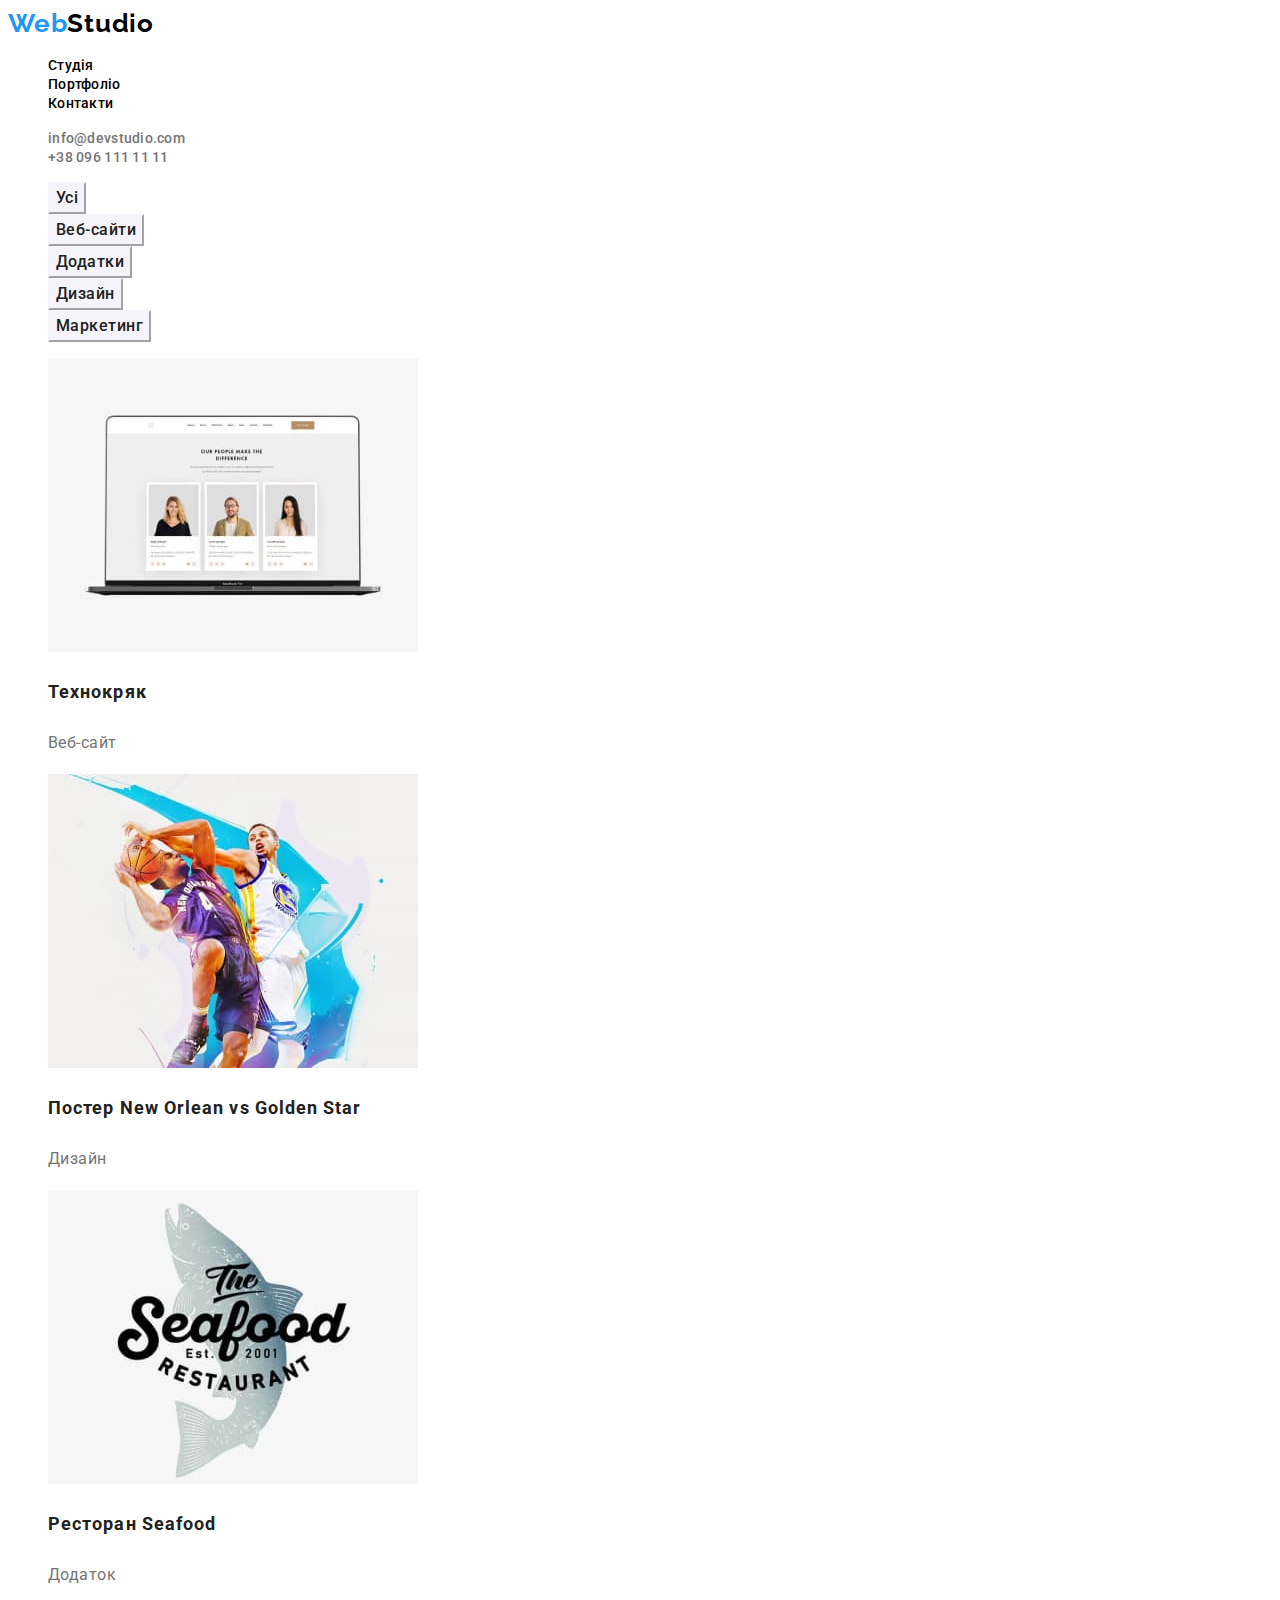
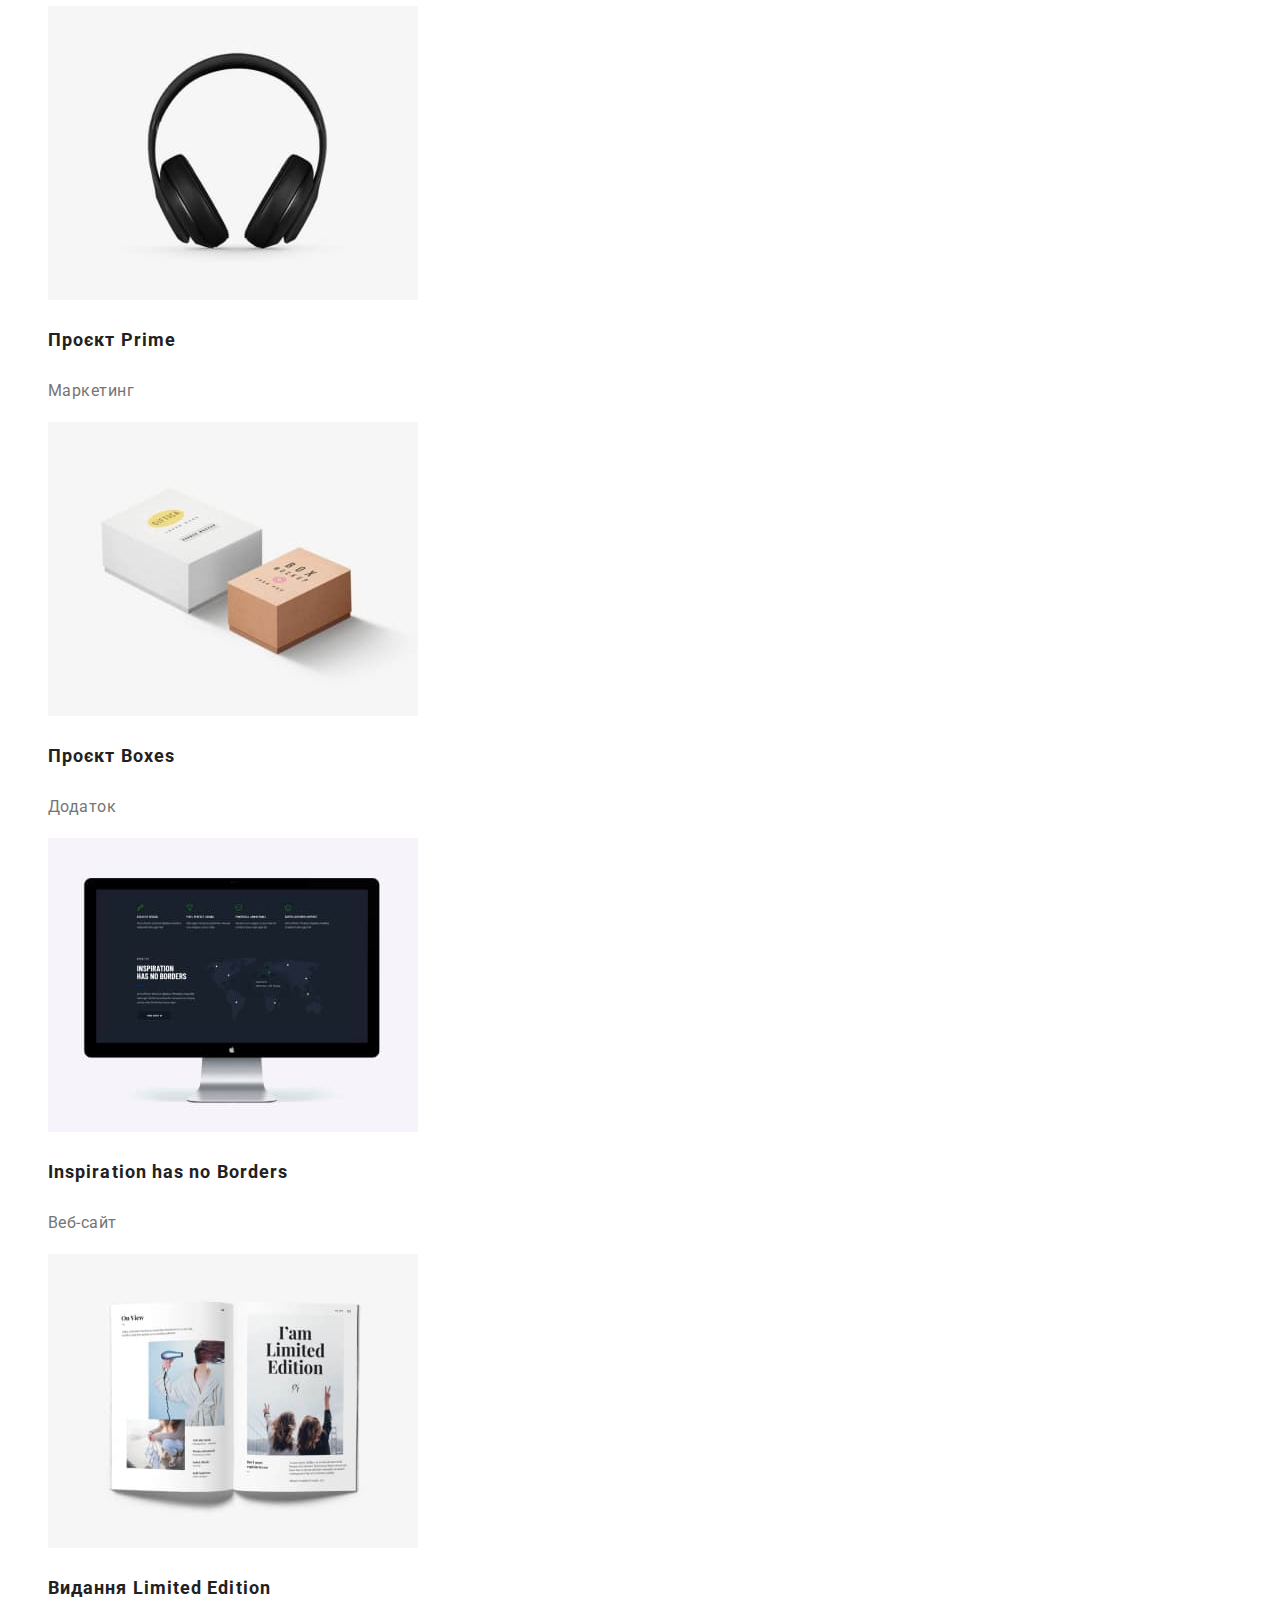
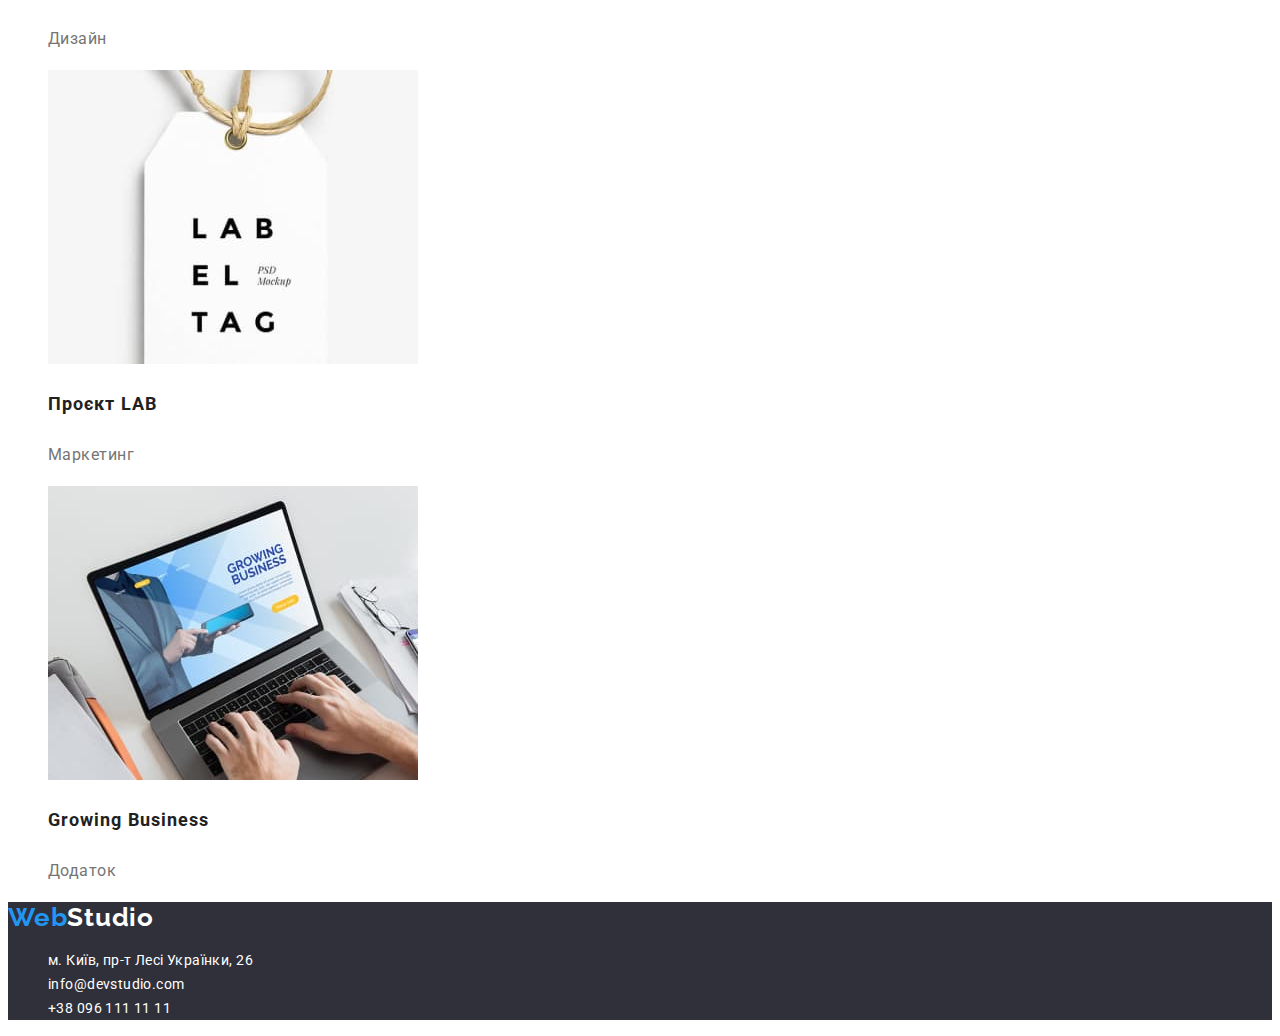
==== portfolio.html @ 10512dd5 "Клонування репозиторія" ====
<!DOCTYPE html>
<html lang="uk">
<head>
    <meta charset="UTF-8">
    <meta http-equiv="X-UA-Compatible" content="IE=edge">
    <meta name="viewport" content="width=device-width, initial-scale=1.0">
    <title>Портфоліо</title>
    <link rel="stylesheet" href="./css/styles.css">
    <link rel="preconnect" href="https://fonts.googleapis.com">
    <link rel="preconnect" href="https://fonts.gstatic.com" crossorigin>
    <link href="https://fonts.googleapis.com/css2?family=Montserrat&family=Raleway:wght@700&family=Roboto:wght@400;500;700;900&display=swap"
        rel="stylesheet">
</head>
<body>
    <header>
        <nav>
            <a class="logo" href=" https://hannayeromina.github.io/goit-markup-hw-02/" lang="en"><span
                    class="logo-bly">Web</span>Studio</a>
            <ul>
                <li><a class="nav" href="./index.html">Студія</a></li>
                <li><a class="nav" href="./portfolio.html">Портфоліо</a></li>
                <li><a class="nav" href="/">Контакти</a></li>
            </ul>
        </nav>
        <ul>
            <li><a class="contact-header" href="mailto:info@devstudio.com">info@devstudio.com</a></li>
            <li><a class="contact-header" href="tel:+380961111111">+38 096 111 11 11</a></li>
        </ul>
    </header>
    <main>
        <section>
            <ul>
                <li><button class="nav-portfolio" type="button">Усі</button></li>
                <li><button class="nav-portfolio" type="button">Веб-сайти</button></li>
                <li><button class="nav-portfolio" type="button">Додатки</button></li>
                <li><button class="nav-portfolio" type="button">Дизайн</button></li>
                <li><button class="nav-portfolio" type="button">Маркетинг</button></li>
            </ul>
            <ul>
                <li>
                    <img src="./images/img1.jpg" alt="Ноутбук" width="370" height="294">
                    <h3 class="title-portfolio">Технокряк</h3>
                    <p class="paragraph-portfolio">Веб-сайт</p>
                </li>
                <li>
                    <img src="./images/img2.jpg" alt="Баскетболісти" width="370" height="294">
                    <h3 class="title-portfolio">Постер New Orlean vs Golden Star</h3>
                    <p class="paragraph-portfolio">Дизайн</p>
                </li>
                <li>
                    <img src="./images/img3.jpg" alt="Логотип ресторана" width="370" height="294">
                    <h3 class="title-portfolio">Ресторан Seafood</h3>
                    <p class="paragraph-portfolio">Додаток</p>
                </li>
                <li>
                    <img src="./images/img4.jpg" alt="Навушники" width="370" height="294">
                    <h3 class="title-portfolio">Проєкт Prime</h3>
                    <p class="paragraph-portfolio">Маркетинг</p>
                </li>
                <li>
                    <img src="./images/img5.jpg" alt="Дві коробки" width="370" height="294">
                    <h3 class="title-portfolio">Проєкт Boxes</h3>
                    <p class="paragraph-portfolio">Додаток</p>
                </li>
                <li>
                    <img src="./images/img6.jpg" alt="Монітор компьютера" width="370" height="294">
                    <h3 class="title-portfolio">Inspiration has no Borders</h3>
                    <p class="paragraph-portfolio">Веб-сайт</p>
                </li>
                <li>
                    <img src="./images/img7.jpg" alt="Відкрита книга" width="370" height="294">
                    <h3 class="title-portfolio">Видання Limited Edition</h3>
                    <p class="paragraph-portfolio">Дизайн</p>
                </li>
                <li>
                    <img src="./images/img8.jpg" alt="Бірка" width="370" height="294">
                    <h3 class="title-portfolio">Проєкт LAB</h3>
                    <p class="paragraph-portfolio">Маркетинг</p>
                </li>
                <li>
                    <img src="./images/img9.jpg" alt="Користувач за ноутбуком" width="370" height="294">
                    <h3 class="title-portfolio">Growing Business</h3>
                    <p class="paragraph-portfolio">Додаток</p>
                </li>
            </ul>
        </section>
    </main>
    <footer class="footer">
        <a class="logo-footer" href="https://hannayeromina.github.io/goit-markup-hw-01/" lang="en"><span
                class="logo-bly">Web</span>Studio</a>
        <address>
            <ul>
                <li><a class="address-footer" href="https://goo.gl/maps/ZajisYMfi6u8uZzd6">м. Київ, пр-т Лесі Українки,
                        26</a></li>
                <li><a class="contact-footer" href="mailto:info@devstudio.com">info@devstudio.com</a></li>
                <li><a class="contact-footer" href="tel:+380961111111">+38 096 111 11 11</a></li>
            </ul>
        </address>
    </footer>
    
</body>
</html>
---- css/styles.css ----
body{
    background-color: #ffffff;
    font-family: Roboto,sans-serif;
    color: #212121;
}
li{
    list-style-type: none;
}
.logo {
    font-family: Raleway;
    font-weight:700 ; 
    color: #000000; 
    text-decoration: none; 
    font-size: 26px;
    line-height: 30.52px;
    letter-spacing: 0.03em;
}
.logo-bly{
    color: #2196f3;
}
.nav{
    font-weight: 500;
    font-size: 14px;
    line-height: 16px;
    letter-spacing: 0.02em;
    text-decoration: none;
    color: #000000;
}
.nav:hover{
    color: #2196f3 ;
}
.contact-header{
    font-weight: 500;
    font-size: 14px;
    line-height: 16.41px;
    letter-spacing: 0.02em;
    text-decoration: none;
    color: #757575;
}
.contact-header:hover{
    color: #2196f3;
}
.hero{
    background-color:#2f303a ;
}
.hero-h{
    font-weight: 900;
    font-size: 44px;
    line-height: 60px;
    letter-spacing: 0.06em;
    color:#ffffff;
}
.hero-button{
    font-weight:700;
    line-height: 30px;
    font-size: 16px;
    letter-spacing: 0.06em;
    color:#ffffff;
    background-color: #2196f3;
    cursor: pointer;
}
.work-h{
    font-weight: 700;
    font-size: 14px;
    line-height: 16.41px;
    letter-spacing: 0.03em;
}
.work-p{
    font-size: 14px ;
    line-height: 24px;
    letter-spacing: 0.03em;
    color: #757575
}
.second-title{
    font-weight: 700;
    font-size: 36px;
    line-height: 42.19px;
    letter-spacing: 0.03em;
}
.name{
    font-weight: 500;
    font-size: 16px;
    line-height: 18.75px;
    letter-spacing: 0.03em;
}
.job-title{
    line-height: 18.75px;
    font-size: 16px;
    letter-spacing: 0.03em;
    color: #757575;
}
.footer{
    background-color: #2f303a;
}
.address-footer{
    font-size: 14px;
    line-height: 24px;
    letter-spacing: 0.03em;
    color: #ffffff;
    text-decoration: none;
    font-style: normal;
}
.address-footer:hover{
    color:#2196f3 ;
}
.contact-footer{
    font-size: 14px;
    line-height: 24px;
    letter-spacing: 0.03em;
    color: #ffffff;
    text-decoration: none;
    font-style: normal;
}
.contact-footer:hover{
    color: #2196f3;
}
.logo-footer{
    font-family: Raleway;
    font-weight: 700;
    text-decoration: none;
    color:#ffffff;
    font-size: 26px;
    line-height: 30.52px;
    letter-spacing: 0.03em;
}
.nav-portfolio{
    font-family: inherit;
    font-weight: 500;
    line-height: 26px;
    font-size: 16px;
    letter-spacing: 0.03em;
    text-decoration: none;
    color: #212121;
    background-color: #f5f4fa;
    border-color: #f5f4fa;
    cursor: pointer;
}
.nav-portfolio:hover {
    color: #ffffff;
    background-color:#2196f3;
}
.title-portfolio{
    font-weight: 700;
    font-size: 18px;
    line-height: 36px;
    letter-spacing: 0.06em;

}
.paragraph-portfolio{
    font-size: 16px;
    line-height: 30px;
    letter-spacing: 0.03em;
    color: #757575;
}
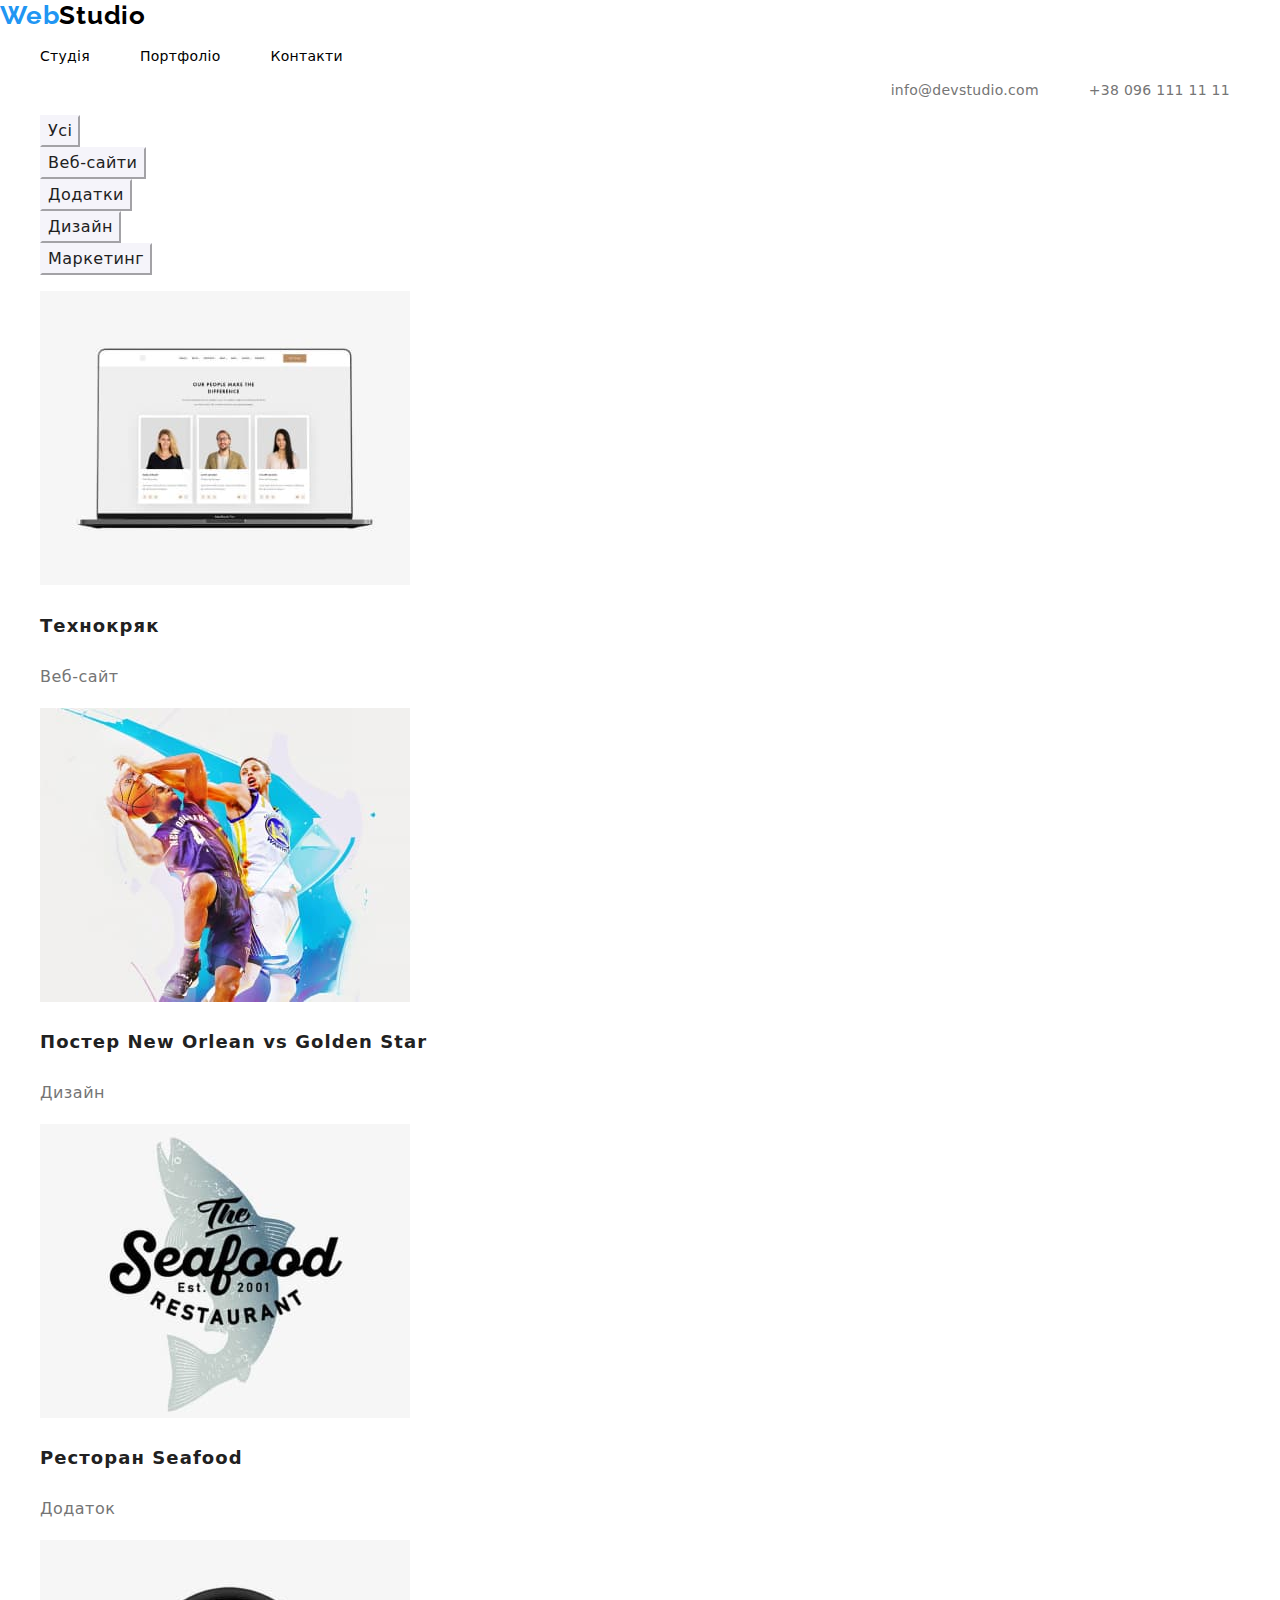
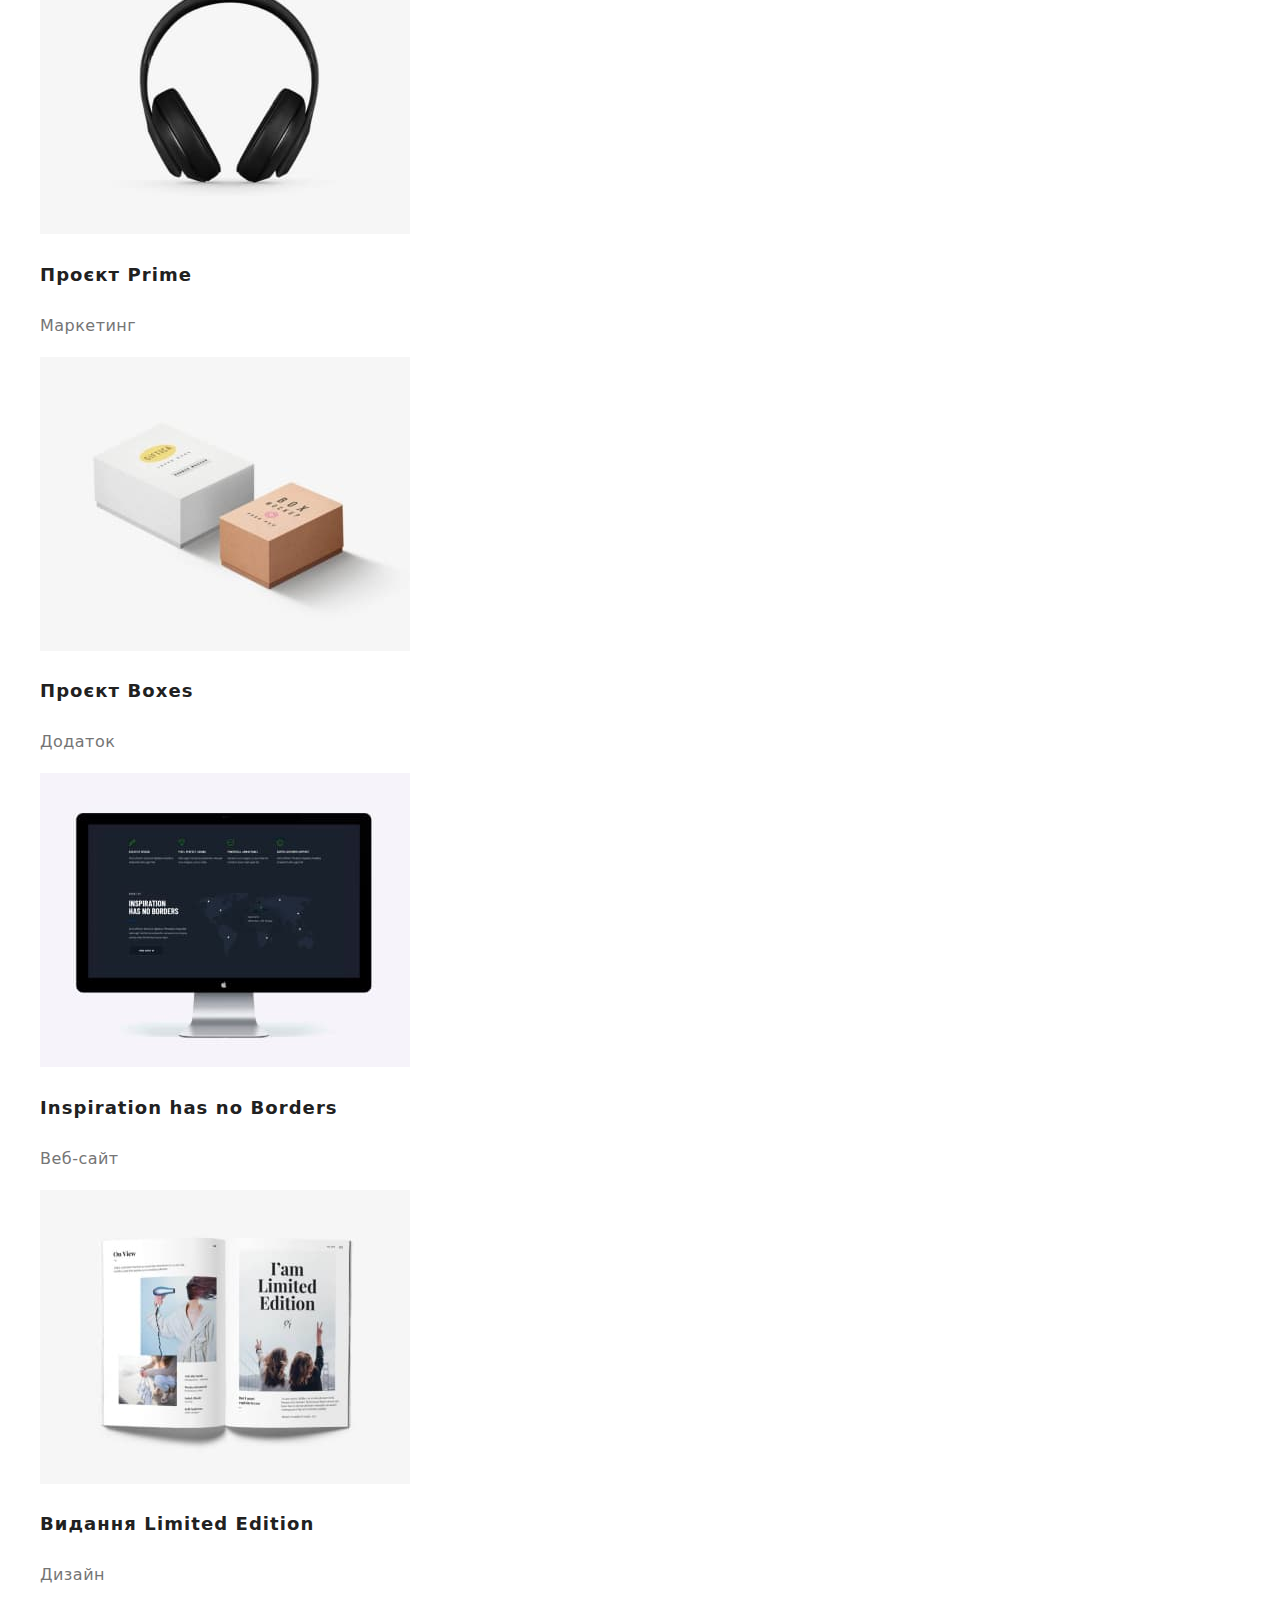
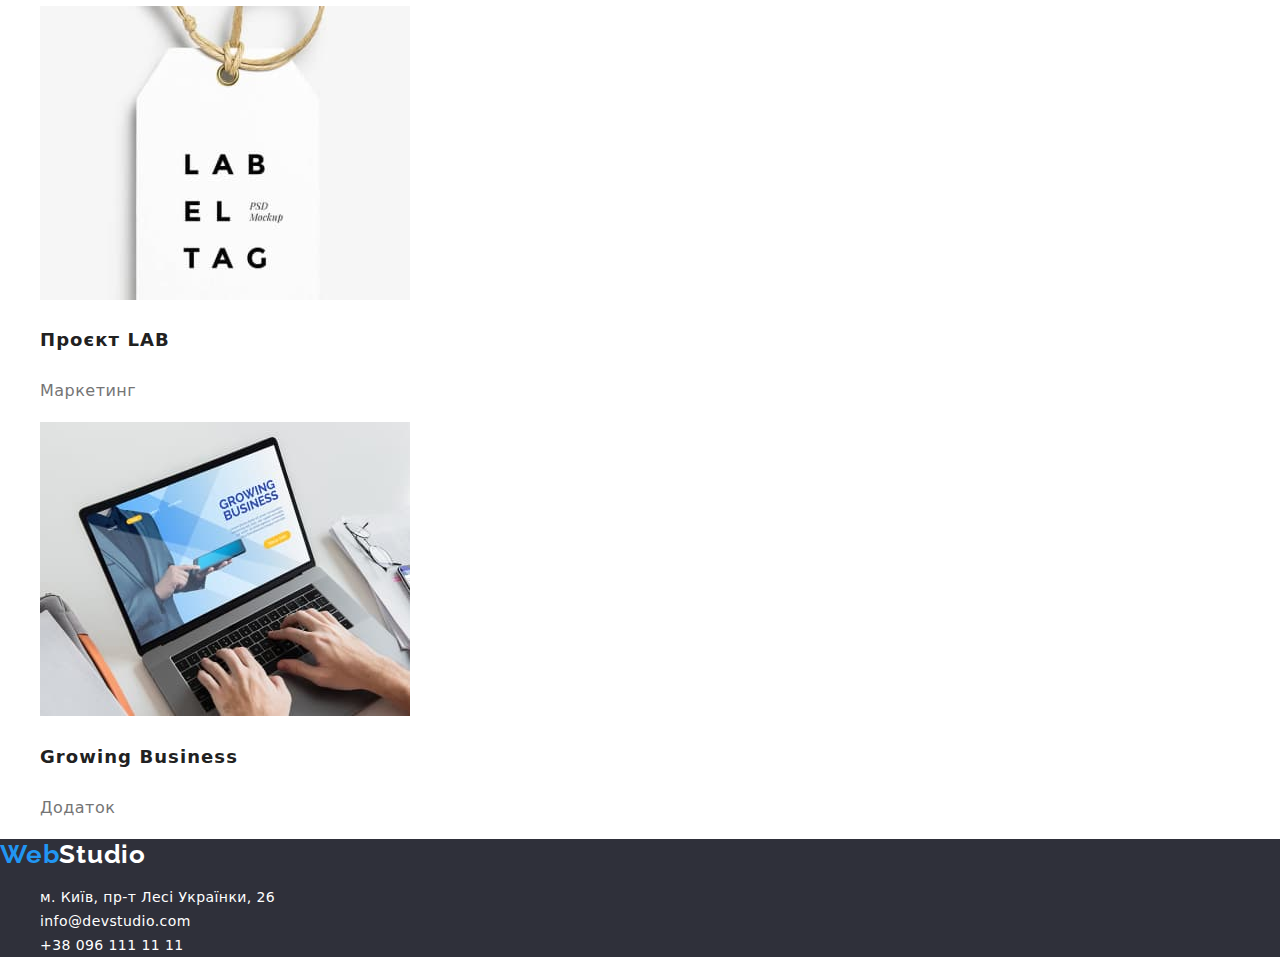
==== commit 6d3c181d: "Домашнє завдання 3" ====
--- a/portfolio.html
+++ b/portfolio.html
@@ -10,19 +10,20 @@
     <link rel="preconnect" href="https://fonts.gstatic.com" crossorigin>
     <link href="https://fonts.googleapis.com/css2?family=Montserrat&family=Raleway:wght@700&family=Roboto:wght@400;500;700;900&display=swap"
         rel="stylesheet">
+    <link rel="stylesheet" href="https://cdnjs.cloudflare.com/ajax/libs/modern-normalize/1.1.0/modern-normalize.min.css">
 </head>
 <body>
     <header>
         <nav>
             <a class="logo" href=" https://hannayeromina.github.io/goit-markup-hw-02/" lang="en"><span
                     class="logo-bly">Web</span>Studio</a>
-            <ul>
+            <ul class="header-nav">
                 <li><a class="nav" href="./index.html">Студія</a></li>
                 <li><a class="nav" href="./portfolio.html">Портфоліо</a></li>
                 <li><a class="nav" href="/">Контакти</a></li>
             </ul>
         </nav>
-        <ul>
+        <ul class="contact">
             <li><a class="contact-header" href="mailto:info@devstudio.com">info@devstudio.com</a></li>
             <li><a class="contact-header" href="tel:+380961111111">+38 096 111 11 11</a></li>
         </ul>
--- a/css/styles.css
+++ b/css/styles.css
@@ -1,10 +1,22 @@
-body{
+body {
     background-color: #ffffff;
     font-family: Roboto,sans-serif;
     color: #212121;
 }
-li{
+html {
+    box-sizing: border-box;
+}
+
+li {
     list-style-type: none;
+}
+.header {
+    display: flex;
+    align-items: center;
+    justify-content: space-around;
+
+    width: 1600px;
+    height: 80px;
 }
 .logo {
     font-family: Raleway;
@@ -15,10 +27,15 @@
     line-height: 30.52px;
     letter-spacing: 0.03em;
 }
-.logo-bly{
+.logo-bly {
     color: #2196f3;
 }
-.nav{
+.header-nav {
+    display: flex;
+}
+.nav {
+    margin-right: 50px;
+
     font-weight: 500;
     font-size: 14px;
     line-height: 16px;
@@ -26,10 +43,16 @@
     text-decoration: none;
     color: #000000;
 }
-.nav:hover{
+.nav:hover {
     color: #2196f3 ;
 }
-.contact-header{
+.contact{
+    display: flex;
+    justify-content: flex-end;
+}
+.contact-header {
+    margin-right: 50px;
+
     font-weight: 500;
     font-size: 14px;
     line-height: 16.41px;
@@ -37,20 +60,32 @@
     text-decoration: none;
     color: #757575;
 }
-.contact-header:hover{
+.contact-header:hover {
     color: #2196f3;
 }
-.hero{
+.hero {
     background-color:#2f303a ;
+    width: 1600px;
+    height: 600px;
+    margin-top: 0px;
+    margin-bottom: 0px;
 }
-.hero-h{
+.hero-h {
     font-weight: 900;
     font-size: 44px;
     line-height: 60px;
     letter-spacing: 0.06em;
+    text-align: center;
+    width: 696px;
+    height: 120px;
+    padding: auto;
+    margin-left: auto;
+    margin-right: auto;
+    margin-top: 200px;
+    margin-bottom: 280px;
     color:#ffffff;
 }
-.hero-button{
+.hero-button {
     font-weight:700;
     line-height: 30px;
     font-size: 16px;
@@ -58,41 +93,46 @@
     color:#ffffff;
     background-color: #2196f3;
     cursor: pointer;
+    border-radius: 4px;
+    
 }
-.work-h{
+.work-h {
     font-weight: 700;
     font-size: 14px;
     line-height: 16.41px;
     letter-spacing: 0.03em;
 }
-.work-p{
+.work-p {
     font-size: 14px ;
     line-height: 24px;
     letter-spacing: 0.03em;
     color: #757575
 }
-.second-title{
+.second-title {
     font-weight: 700;
     font-size: 36px;
     line-height: 42.19px;
     letter-spacing: 0.03em;
 }
-.name{
+.name {
     font-weight: 500;
     font-size: 16px;
     line-height: 18.75px;
     letter-spacing: 0.03em;
 }
-.job-title{
+.job-title {
     line-height: 18.75px;
     font-size: 16px;
     letter-spacing: 0.03em;
     color: #757575;
 }
-.footer{
+.footer {
     background-color: #2f303a;
 }
-.address-footer{
+.footer-address-contact{
+    margin-bottom: 60px;
+}
+.address-footer  {
     font-size: 14px;
     line-height: 24px;
     letter-spacing: 0.03em;
@@ -100,7 +140,7 @@
     text-decoration: none;
     font-style: normal;
 }
-.address-footer:hover{
+.address-footer:hover {
     color:#2196f3 ;
 }
 .contact-footer{
@@ -111,10 +151,10 @@
     text-decoration: none;
     font-style: normal;
 }
-.contact-footer:hover{
+.contact-footer:hover {
     color: #2196f3;
 }
-.logo-footer{
+.logo-footer {
     font-family: Raleway;
     font-weight: 700;
     text-decoration: none;
@@ -123,7 +163,7 @@
     line-height: 30.52px;
     letter-spacing: 0.03em;
 }
-.nav-portfolio{
+.nav-portfolio {
     font-family: inherit;
     font-weight: 500;
     line-height: 26px;
@@ -139,14 +179,14 @@
     color: #ffffff;
     background-color:#2196f3;
 }
-.title-portfolio{
+.title-portfolio {
     font-weight: 700;
     font-size: 18px;
     line-height: 36px;
     letter-spacing: 0.06em;
 
 }
-.paragraph-portfolio{
+.paragraph-portfolio {
     font-size: 16px;
     line-height: 30px;
     letter-spacing: 0.03em;
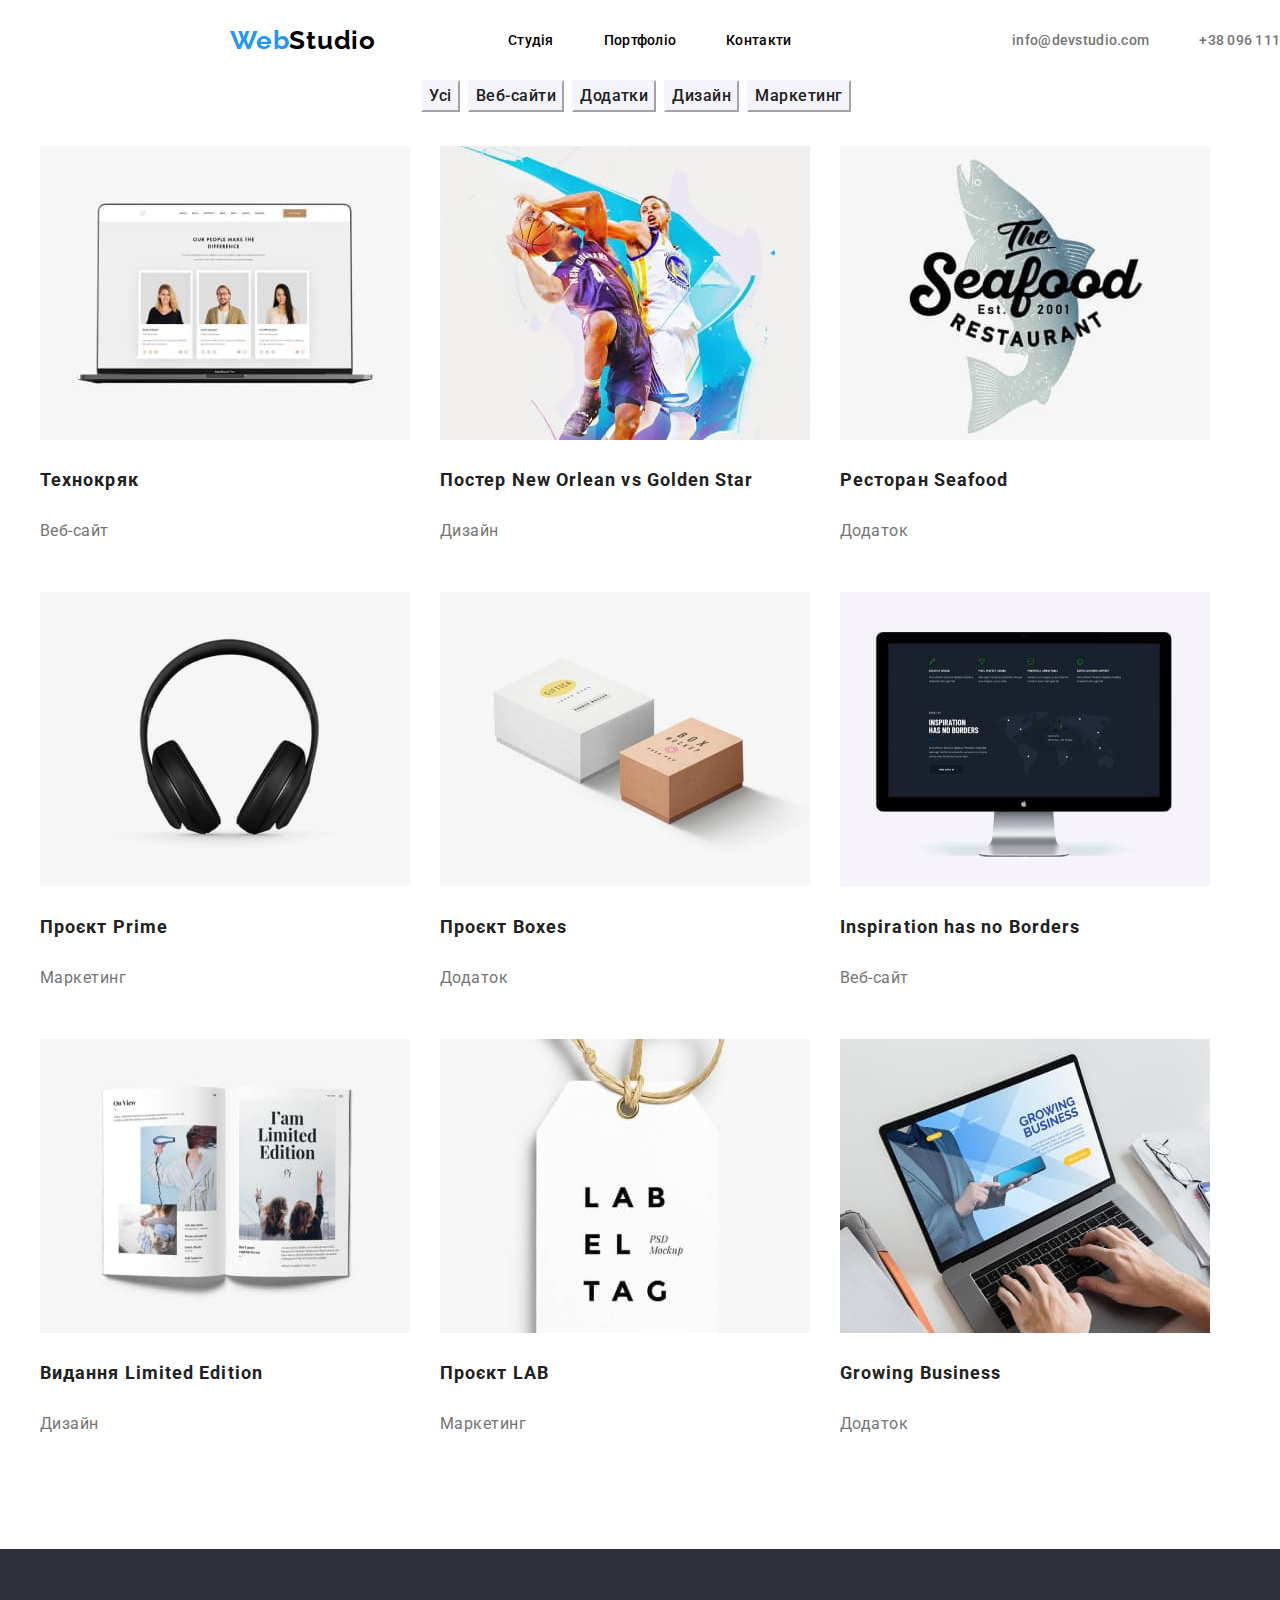
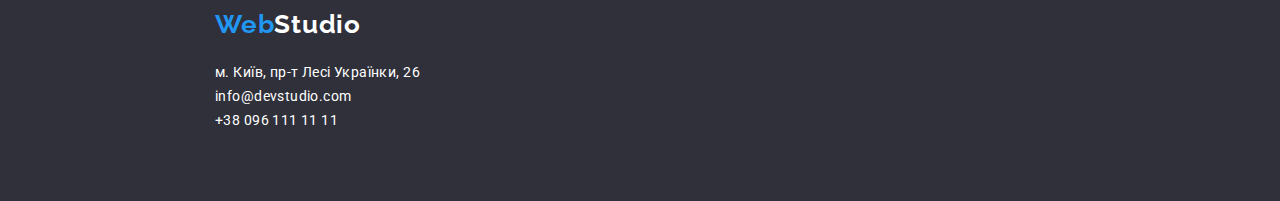
==== commit 577c5a31: "Домашнє завдання3 завершення" ====
--- a/portfolio.html
+++ b/portfolio.html
@@ -5,17 +5,19 @@
     <meta http-equiv="X-UA-Compatible" content="IE=edge">
     <meta name="viewport" content="width=device-width, initial-scale=1.0">
     <title>Портфоліо</title>
-    <link rel="stylesheet" href="./css/styles.css">
     <link rel="preconnect" href="https://fonts.googleapis.com">
     <link rel="preconnect" href="https://fonts.gstatic.com" crossorigin>
+    <link rel="stylesheet" href="https://cdnjs.cloudflare.com/ajax/libs/modern-normalize/1.1.0/modern-normalize.min.css">
     <link href="https://fonts.googleapis.com/css2?family=Montserrat&family=Raleway:wght@700&family=Roboto:wght@400;500;700;900&display=swap"
         rel="stylesheet">
-    <link rel="stylesheet" href="https://cdnjs.cloudflare.com/ajax/libs/modern-normalize/1.1.0/modern-normalize.min.css">
+    <link rel="stylesheet" href="./css/styles.css">
+    
 </head>
 <body>
     <header>
-        <nav>
-            <a class="logo" href=" https://hannayeromina.github.io/goit-markup-hw-02/" lang="en"><span
+        <div class="header container">
+        <nav class="nav-box">
+            <a class="logo" href=" https://hannayeromina.github.io/goit-markup-hw-03/" lang="en"><span
                     class="logo-bly">Web</span>Studio</a>
             <ul class="header-nav">
                 <li><a class="nav" href="./index.html">Студія</a></li>
@@ -27,58 +29,59 @@
             <li><a class="contact-header" href="mailto:info@devstudio.com">info@devstudio.com</a></li>
             <li><a class="contact-header" href="tel:+380961111111">+38 096 111 11 11</a></li>
         </ul>
+        </div>
     </header>
     <main>
-        <section>
-            <ul>
+        <section class="container">
+            <ul class="list button-box">
                 <li><button class="nav-portfolio" type="button">Усі</button></li>
                 <li><button class="nav-portfolio" type="button">Веб-сайти</button></li>
                 <li><button class="nav-portfolio" type="button">Додатки</button></li>
                 <li><button class="nav-portfolio" type="button">Дизайн</button></li>
                 <li><button class="nav-portfolio" type="button">Маркетинг</button></li>
             </ul>
-            <ul>
-                <li>
+            <ul class="list portfolio-box">
+                <li class="portfolio-list">
                     <img src="./images/img1.jpg" alt="Ноутбук" width="370" height="294">
                     <h3 class="title-portfolio">Технокряк</h3>
                     <p class="paragraph-portfolio">Веб-сайт</p>
                 </li>
-                <li>
+                <li class="portfolio-list">
                     <img src="./images/img2.jpg" alt="Баскетболісти" width="370" height="294">
                     <h3 class="title-portfolio">Постер New Orlean vs Golden Star</h3>
                     <p class="paragraph-portfolio">Дизайн</p>
                 </li>
-                <li>
+                <li class="portfolio-list">
                     <img src="./images/img3.jpg" alt="Логотип ресторана" width="370" height="294">
                     <h3 class="title-portfolio">Ресторан Seafood</h3>
                     <p class="paragraph-portfolio">Додаток</p>
                 </li>
-                <li>
+                <li class="portfolio-list">
                     <img src="./images/img4.jpg" alt="Навушники" width="370" height="294">
                     <h3 class="title-portfolio">Проєкт Prime</h3>
                     <p class="paragraph-portfolio">Маркетинг</p>
                 </li>
-                <li>
+                <li class="portfolio-list">
                     <img src="./images/img5.jpg" alt="Дві коробки" width="370" height="294">
                     <h3 class="title-portfolio">Проєкт Boxes</h3>
                     <p class="paragraph-portfolio">Додаток</p>
                 </li>
-                <li>
+                <li class="portfolio-list">
                     <img src="./images/img6.jpg" alt="Монітор компьютера" width="370" height="294">
                     <h3 class="title-portfolio">Inspiration has no Borders</h3>
                     <p class="paragraph-portfolio">Веб-сайт</p>
                 </li>
-                <li>
+                <li class="portfolio-list">
                     <img src="./images/img7.jpg" alt="Відкрита книга" width="370" height="294">
                     <h3 class="title-portfolio">Видання Limited Edition</h3>
                     <p class="paragraph-portfolio">Дизайн</p>
                 </li>
-                <li>
+                <li class="portfolio-list">
                     <img src="./images/img8.jpg" alt="Бірка" width="370" height="294">
                     <h3 class="title-portfolio">Проєкт LAB</h3>
                     <p class="paragraph-portfolio">Маркетинг</p>
                 </li>
-                <li>
+                <li class="portfolio-list">
                     <img src="./images/img9.jpg" alt="Користувач за ноутбуком" width="370" height="294">
                     <h3 class="title-portfolio">Growing Business</h3>
                     <p class="paragraph-portfolio">Додаток</p>
@@ -90,7 +93,7 @@
         <a class="logo-footer" href="https://hannayeromina.github.io/goit-markup-hw-01/" lang="en"><span
                 class="logo-bly">Web</span>Studio</a>
         <address>
-            <ul>
+            <ul class="list footer-address-contact">
                 <li><a class="address-footer" href="https://goo.gl/maps/ZajisYMfi6u8uZzd6">м. Київ, пр-т Лесі Українки,
                         26</a></li>
                 <li><a class="contact-footer" href="mailto:info@devstudio.com">info@devstudio.com</a></li>
--- a/css/styles.css
+++ b/css/styles.css
@@ -10,15 +10,26 @@
 li {
     list-style-type: none;
 }
+.container{
+    width: 1230px;
+    margin: 0 auto;
+    padding: 0 15px;
+}
+.nav-box{
+    display: flex;
+    align-items: center;
+}
 .header {
     display: flex;
     align-items: center;
-    justify-content: space-around;
+    justify-content: space-between;
 
     width: 1600px;
     height: 80px;
 }
 .logo {
+    margin: 0 0;
+    margin-left: 215px;
     font-family: Raleway;
     font-weight:700 ; 
     color: #000000; 
@@ -26,16 +37,24 @@
     font-size: 26px;
     line-height: 30.52px;
     letter-spacing: 0.03em;
+    width: 145px;
 }
 .logo-bly {
     color: #2196f3;
 }
 .header-nav {
     display: flex;
+    align-items: center;
+    margin: 0 0;
+    margin-left: 93px;
+}
+.list {
+    list-style: none;
+    margin: 0;
+    padding: 0;
 }
 .nav {
     margin-right: 50px;
-
     font-weight: 500;
     font-size: 14px;
     line-height: 16px;
@@ -43,12 +62,20 @@
     text-decoration: none;
     color: #000000;
 }
+.nav:nth-child(:last-child){
+    margin-right: 0;
+}
 .nav:hover {
     color: #2196f3 ;
 }
 .contact{
     display: flex;
     justify-content: flex-end;
+    margin-left: auto;
+    margin-right: 215px;
+}
+.contact-one{
+    margin-right: 50px;
 }
 .contact-header {
     margin-right: 50px;
@@ -67,8 +94,8 @@
     background-color:#2f303a ;
     width: 1600px;
     height: 600px;
-    margin-top: 0px;
-    margin-bottom: 0px;
+    margin: 0px auto;
+    padding: 200px 0;
 }
 .hero-h {
     font-weight: 900;
@@ -77,15 +104,14 @@
     letter-spacing: 0.06em;
     text-align: center;
     width: 696px;
-    height: 120px;
-    padding: auto;
     margin-left: auto;
     margin-right: auto;
-    margin-top: 200px;
-    margin-bottom: 280px;
     color:#ffffff;
+    text-transform: uppercase;
 }
 .hero-button {
+    width: 216px;
+    height: 60px;
     font-weight:700;
     line-height: 30px;
     font-size: 16px;
@@ -94,7 +120,16 @@
     background-color: #2196f3;
     cursor: pointer;
     border-radius: 4px;
+    display: block;
+    margin: 0 auto;
     
+}
+.work{
+    display: flex;
+    margin: 94px auto;
+}
+.work .work-list:not(:last-child) {
+    margin-right: 30px;
 }
 .work-h {
     font-weight: 700;
@@ -108,29 +143,64 @@
     letter-spacing: 0.03em;
     color: #757575
 }
+.second-title-work {
+    margin: 50px 0;
+}
 .second-title {
+    text-align: center;
     font-weight: 700;
     font-size: 36px;
     line-height: 42.19px;
     letter-spacing: 0.03em;
 }
+.second-list{
+    display: flex;
+}
+.images{
+    width: 370px;
+    margin-right: 30px;
+}
+.images:nth-child(:last-child){
+    margin-right: 0;
+}
+.employees{
+    display: flex;
+}
+.employees-list{
+    width: 270px;
+    margin-right: 30px;
+    margin-bottom: 94px;
+}
+.employees-list:nth-child(:last-child) {
+    margin-right: 0;
+}
 .name {
     font-weight: 500;
     font-size: 16px;
     line-height: 18.75px;
     letter-spacing: 0.03em;
+    text-align: center;
 }
 .job-title {
     line-height: 18.75px;
     font-size: 16px;
     letter-spacing: 0.03em;
     color: #757575;
+    text-align: center;
 }
 .footer {
     background-color: #2f303a;
+    height: 252px;
+    width: 1600px;
+    margin: auto;
+    padding-top: 60px;
+    padding-bottom: 60px;
 }
 .footer-address-contact{
-    margin-bottom: 60px;
+    width: 231px;
+    height: 81px;
+    margin-left: 215px;
+    margin-top: 20px;
 }
 .address-footer  {
     font-size: 14px;
@@ -162,6 +232,13 @@
     font-size: 26px;
     line-height: 30.52px;
     letter-spacing: 0.03em;
+    margin: 0 0;
+    margin-left: 215px;
+}
+.button-box{
+    display: flex;
+    justify-content: center;
+    margin-bottom: 34px;
 }
 .nav-portfolio {
     font-family: inherit;
@@ -174,17 +251,35 @@
     background-color: #f5f4fa;
     border-color: #f5f4fa;
     cursor: pointer;
+    margin-right: 8px;
+}
+.nav-portfolio:nth-child(:last-child){
+    margin-right: 0px;
 }
 .nav-portfolio:hover {
     color: #ffffff;
     background-color:#2196f3;
 }
+.portfolio-box {
+    display: flex;
+    flex-wrap: wrap;
+}
+.portfolio-list{
+    width: 370px;
+    margin-right: 30px;
+    margin-bottom: 30px;
+}
+.portfolio-list:nth-child(3n){
+    margin-right: 0;
+}
+.portfolio-list:nth-last-child(-n+3){
+    margin-bottom: 94px;
+}
 .title-portfolio {
     font-weight: 700;
     font-size: 18px;
     line-height: 36px;
     letter-spacing: 0.06em;
-
 }
 .paragraph-portfolio {
     font-size: 16px;
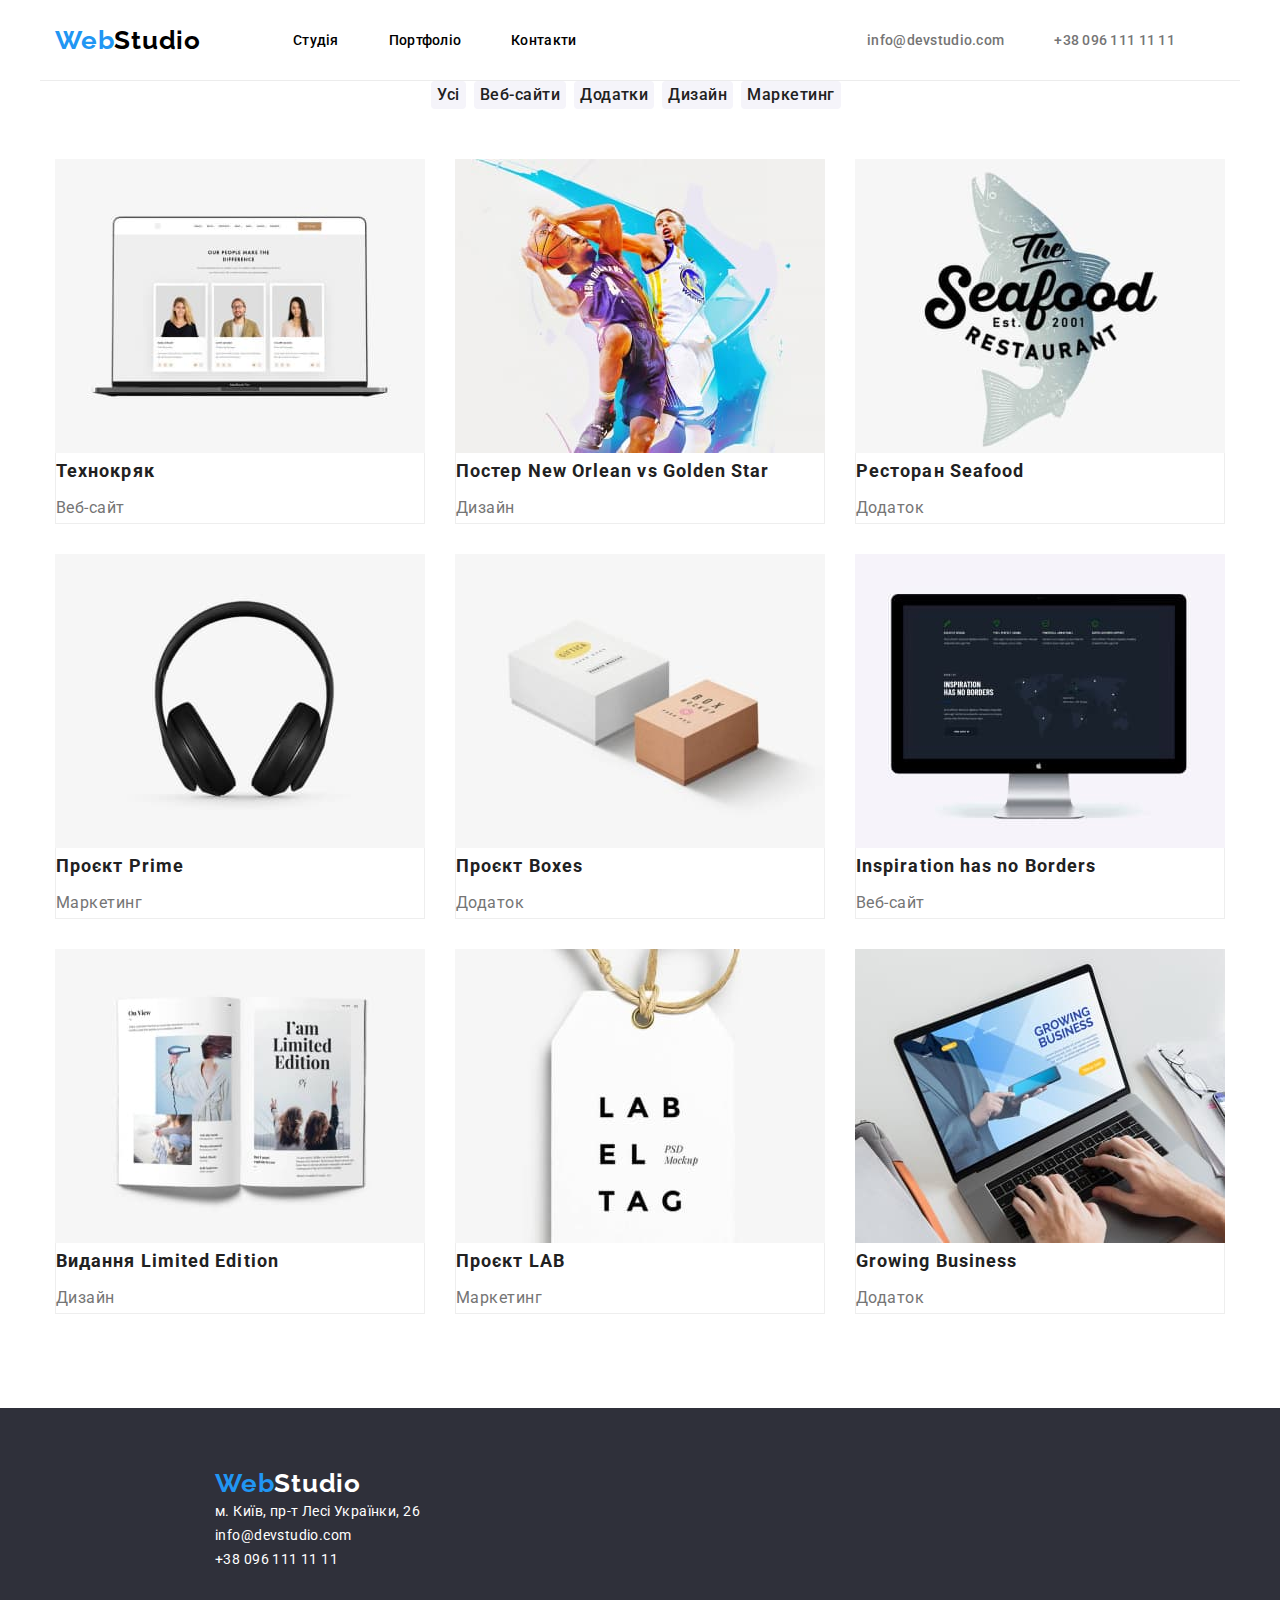
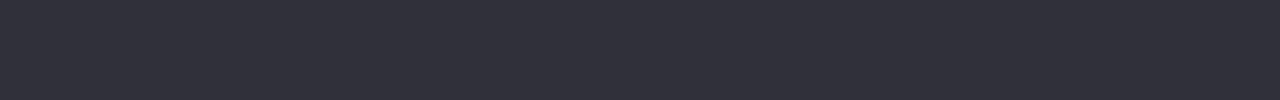
==== commit 1bd0ff53: "Доопрацювання" ====
--- a/portfolio.html
+++ b/portfolio.html
@@ -20,76 +20,88 @@
             <a class="logo" href=" https://hannayeromina.github.io/goit-markup-hw-03/" lang="en"><span
                     class="logo-bly">Web</span>Studio</a>
             <ul class="header-nav">
-                <li><a class="nav" href="./index.html">Студія</a></li>
-                <li><a class="nav" href="./portfolio.html">Портфоліо</a></li>
-                <li><a class="nav" href="/">Контакти</a></li>
+                <li class="list-nav"><a class="nav" href="./index.html">Студія</a></li>
+                <li class="list-nav"><a class="nav" href="./portfolio.html">Портфоліо</a></li>
+                <li class="list-nav"><a class="nav" href="/">Контакти</a></li>
             </ul>
         </nav>
-        <ul class="contact">
-            <li><a class="contact-header" href="mailto:info@devstudio.com">info@devstudio.com</a></li>
-            <li><a class="contact-header" href="tel:+380961111111">+38 096 111 11 11</a></li>
+        <ul class="contact list">
+            <li class="list-contact-header"><a class="contact-header" href="mailto:info@devstudio.com">info@devstudio.com</a></li>
+            <li class="list-contact-header"><a class="contact-header" href="tel:+380961111111">+38 096 111 11 11</a></li>
         </ul>
         </div>
     </header>
     <main>
-        <section class="container">
+        <section>
+            <div class="container">
             <ul class="list button-box">
-                <li><button class="nav-portfolio" type="button">Усі</button></li>
-                <li><button class="nav-portfolio" type="button">Веб-сайти</button></li>
-                <li><button class="nav-portfolio" type="button">Додатки</button></li>
-                <li><button class="nav-portfolio" type="button">Дизайн</button></li>
-                <li><button class="nav-portfolio" type="button">Маркетинг</button></li>
+                <li class="button-list"><button class="nav-portfolio" type="button">Усі</button></li>
+                <li class="button-list"><button class="nav-portfolio" type="button">Веб-сайти</button></li>
+                <li class="button-list"><button class="nav-portfolio" type="button">Додатки</button></li>
+                <li class="button-list"><button class="nav-portfolio" type="button">Дизайн</button></li>
+                <li class="button-list"><button class="nav-portfolio" type="button">Маркетинг</button></li>
             </ul>
             <ul class="list portfolio-box">
                 <li class="portfolio-list">
-                    <img src="./images/img1.jpg" alt="Ноутбук" width="370" height="294">
-                    <h3 class="title-portfolio">Технокряк</h3>
+                    <img class="portfolio" src="./images/img1.jpg" alt="Ноутбук" width="370" height="294">
+                    <div class="border"><h3 class="title-portfolio">Технокряк</h3>
                     <p class="paragraph-portfolio">Веб-сайт</p>
+                    </div>
                 </li>
                 <li class="portfolio-list">
-                    <img src="./images/img2.jpg" alt="Баскетболісти" width="370" height="294">
-                    <h3 class="title-portfolio">Постер New Orlean vs Golden Star</h3>
+                    <img class="portfolio" src="./images/img2.jpg" alt="Баскетболісти" width="370" height="294">
+                    <div class="border"><h3 class="title-portfolio">Постер New Orlean vs Golden Star</h3>
                     <p class="paragraph-portfolio">Дизайн</p>
+                    </div>
                 </li>
                 <li class="portfolio-list">
-                    <img src="./images/img3.jpg" alt="Логотип ресторана" width="370" height="294">
-                    <h3 class="title-portfolio">Ресторан Seafood</h3>
+                    <img class="portfolio" src="./images/img3.jpg" alt="Логотип ресторана" width="370" height="294">
+                    <div class="border"><h3 class="title-portfolio">Ресторан Seafood</h3>
                     <p class="paragraph-portfolio">Додаток</p>
+                    </div>
                 </li>
                 <li class="portfolio-list">
-                    <img src="./images/img4.jpg" alt="Навушники" width="370" height="294">
-                    <h3 class="title-portfolio">Проєкт Prime</h3>
+                    <img class="portfolio" src="./images/img4.jpg" alt="Навушники" width="370" height="294">
+                    <div class="border"><h3 class="title-portfolio">Проєкт Prime</h3>
                     <p class="paragraph-portfolio">Маркетинг</p>
+                    </div>
                 </li>
                 <li class="portfolio-list">
-                    <img src="./images/img5.jpg" alt="Дві коробки" width="370" height="294">
-                    <h3 class="title-portfolio">Проєкт Boxes</h3>
+                    <img class="portfolio" src="./images/img5.jpg" alt="Дві коробки" width="370" height="294">
+                    <div class="border"><h3 class="title-portfolio">Проєкт Boxes</h3>
                     <p class="paragraph-portfolio">Додаток</p>
+                    </div>
                 </li>
                 <li class="portfolio-list">
-                    <img src="./images/img6.jpg" alt="Монітор компьютера" width="370" height="294">
-                    <h3 class="title-portfolio">Inspiration has no Borders</h3>
+                    <img class="portfolio" src="./images/img6.jpg" alt="Монітор компьютера" width="370" height="294">
+                    <div class="border"><h3 class="title-portfolio">Inspiration has no Borders</h3>
                     <p class="paragraph-portfolio">Веб-сайт</p>
+                    </div>
                 </li>
                 <li class="portfolio-list">
-                    <img src="./images/img7.jpg" alt="Відкрита книга" width="370" height="294">
-                    <h3 class="title-portfolio">Видання Limited Edition</h3>
+                    <img class="portfolio" src="./images/img7.jpg" alt="Відкрита книга" width="370" height="294">
+                    <div class="border"><h3 class="title-portfolio">Видання Limited Edition</h3>
                     <p class="paragraph-portfolio">Дизайн</p>
+                    </div>
                 </li>
                 <li class="portfolio-list">
-                    <img src="./images/img8.jpg" alt="Бірка" width="370" height="294">
-                    <h3 class="title-portfolio">Проєкт LAB</h3>
+                    <img class="portfolio" src="./images/img8.jpg" alt="Бірка" width="370" height="294">
+                    <div class="border"><h3 class="title-portfolio">Проєкт LAB</h3>
                     <p class="paragraph-portfolio">Маркетинг</p>
+                    </div>
                 </li>
                 <li class="portfolio-list">
-                    <img src="./images/img9.jpg" alt="Користувач за ноутбуком" width="370" height="294">
-                    <h3 class="title-portfolio">Growing Business</h3>
+                    <img class="portfolio" src="./images/img9.jpg" alt="Користувач за ноутбуком" width="370" height="294">
+                    <div class="border"><h3 class="title-portfolio">Growing Business</h3>
                     <p class="paragraph-portfolio">Додаток</p>
+                    </div>
                 </li>
             </ul>
+            </div>
         </section>
     </main>
-    <footer class="footer">
+    <footer>
+        <div class="footer">
         <a class="logo-footer" href="https://hannayeromina.github.io/goit-markup-hw-01/" lang="en"><span
                 class="logo-bly">Web</span>Studio</a>
         <address>
@@ -100,6 +112,7 @@
                 <li><a class="contact-footer" href="tel:+380961111111">+38 096 111 11 11</a></li>
             </ul>
         </address>
+        </div>
     </footer>
     
 </body>
--- a/css/styles.css
+++ b/css/styles.css
@@ -6,12 +6,16 @@
 html {
     box-sizing: border-box;
 }
+h1,h2,h3,p,ul{
+    margin: 0 0;
+    padding: 0 0;
+}
 
 li {
     list-style-type: none;
 }
 .container{
-    width: 1230px;
+    width: 1200px;
     margin: 0 auto;
     padding: 0 15px;
 }
@@ -23,13 +27,10 @@
     display: flex;
     align-items: center;
     justify-content: space-between;
-
-    width: 1600px;
-    height: 80px;
+    border-bottom:1px solid #ececec;
 }
 .logo {
     margin: 0 0;
-    margin-left: 215px;
     font-family: Raleway;
     font-weight:700 ; 
     color: #000000; 
@@ -54,7 +55,8 @@
     padding: 0;
 }
 .nav {
-    margin-right: 50px;
+    display: block;
+    padding: 32px 0;
     font-weight: 500;
     font-size: 14px;
     line-height: 16px;
@@ -62,7 +64,10 @@
     text-decoration: none;
     color: #000000;
 }
-.nav:nth-child(:last-child){
+.list-nav {
+    margin-right: 50px;
+}
+.list-nav:nth-child(:last-child){
     margin-right: 0;
 }
 .nav:hover {
@@ -72,14 +77,13 @@
     display: flex;
     justify-content: flex-end;
     margin-left: auto;
-    margin-right: 215px;
 }
 .contact-one{
     margin-right: 50px;
 }
 .contact-header {
-    margin-right: 50px;
-
+    display: block;
+    padding: 32px 0;
     font-weight: 500;
     font-size: 14px;
     line-height: 16.41px;
@@ -89,6 +93,12 @@
 }
 .contact-header:hover {
     color: #2196f3;
+}
+.list-contact-header {
+margin-right: 50px;
+}
+.list-contact-header:nth-child(:last-child){
+    margin-right: 0;
 }
 .hero {
     background-color:#2f303a ;
@@ -110,8 +120,10 @@
     text-transform: uppercase;
 }
 .hero-button {
-    width: 216px;
-    height: 60px;
+    display: block;
+    padding: 10px 32px;
+    margin: 0 auto;
+    margin-top: 20px;
     font-weight:700;
     line-height: 30px;
     font-size: 16px;
@@ -120,13 +132,12 @@
     background-color: #2196f3;
     cursor: pointer;
     border-radius: 4px;
-    display: block;
-    margin: 0 auto;
-    
+}
+.work-section {
+    padding: 94px 0 ;
 }
 .work{
     display: flex;
-    margin: 94px auto;
 }
 .work .work-list:not(:last-child) {
     margin-right: 30px;
@@ -143,8 +154,11 @@
     letter-spacing: 0.03em;
     color: #757575
 }
+.images-section{
+    padding: 94px 0;
+}
 .second-title-work {
-    margin: 50px 0;
+    margin-bottom:  50px;
 }
 .second-title {
     text-align: center;
@@ -152,6 +166,7 @@
     font-size: 36px;
     line-height: 42.19px;
     letter-spacing: 0.03em;
+    margin-bottom: 50px;
 }
 .second-list{
     display: flex;
@@ -159,9 +174,16 @@
 .images{
     width: 370px;
     margin-right: 30px;
+    display: block;
+    max-width: 100%;
+    height: auto;
 }
 .images:nth-child(:last-child){
     margin-right: 0;
+}
+.employees-section{
+    padding: 94px 0;
+    background-color: #f5f4fa;
 }
 .employees{
     display: flex;
@@ -169,10 +191,14 @@
 .employees-list{
     width: 270px;
     margin-right: 30px;
-    margin-bottom: 94px;
 }
 .employees-list:nth-child(:last-child) {
     margin-right: 0;
+}
+.foto{
+    display: block;
+    max-width: 100%;
+    height: auto;
 }
 .name {
     font-weight: 500;
@@ -180,6 +206,8 @@
     line-height: 18.75px;
     letter-spacing: 0.03em;
     text-align: center;
+    padding-top: 30px;
+    margin-bottom: 10px ;
 }
 .job-title {
     line-height: 18.75px;
@@ -187,11 +215,10 @@
     letter-spacing: 0.03em;
     color: #757575;
     text-align: center;
+    padding-bottom: 30px;
 }
 .footer {
     background-color: #2f303a;
-    height: 252px;
-    width: 1600px;
     margin: auto;
     padding-top: 60px;
     padding-bottom: 60px;
@@ -200,7 +227,7 @@
     width: 231px;
     height: 81px;
     margin-left: 215px;
-    margin-top: 20px;
+    margin-bottom: 60px;
 }
 .address-footer  {
     font-size: 14px;
@@ -209,6 +236,7 @@
     color: #ffffff;
     text-decoration: none;
     font-style: normal;
+    margin-bottom: 9px;
 }
 .address-footer:hover {
     color:#2196f3 ;
@@ -220,6 +248,10 @@
     color: #ffffff;
     text-decoration: none;
     font-style: normal;
+    margin-bottom: 9px;
+}
+.contact-footer:nth-child(:last-child) {
+    margin-bottom: 0;
 }
 .contact-footer:hover {
     color: #2196f3;
@@ -233,12 +265,13 @@
     line-height: 30.52px;
     letter-spacing: 0.03em;
     margin: 0 0;
-    margin-left: 215px;
+    margin-bottom: 20px;
+    padding-left: 215px;
 }
 .button-box{
     display: flex;
     justify-content: center;
-    margin-bottom: 34px;
+    margin-bottom: 50px;
 }
 .nav-portfolio {
     font-family: inherit;
@@ -249,22 +282,27 @@
     text-decoration: none;
     color: #212121;
     background-color: #f5f4fa;
-    border-color: #f5f4fa;
+    box-sizing: 0;
+    border:none;
     cursor: pointer;
+    border-radius: 4px;
+}
+.button-list {
     margin-right: 8px;
 }
-.nav-portfolio:nth-child(:last-child){
+.button-list:nth-child(:last-child) {
     margin-right: 0px;
 }
 .nav-portfolio:hover {
     color: #ffffff;
     background-color:#2196f3;
+
 }
 .portfolio-box {
     display: flex;
     flex-wrap: wrap;
 }
-.portfolio-list{
+.portfolio-list {
     width: 370px;
     margin-right: 30px;
     margin-bottom: 30px;
@@ -274,16 +312,27 @@
 }
 .portfolio-list:nth-last-child(-n+3){
     margin-bottom: 94px;
+}
+.portfolio{
+    display: block;
+    max-width: 100%;
+    height: auto;
 }
 .title-portfolio {
     font-weight: 700;
     font-size: 18px;
     line-height: 36px;
     letter-spacing: 0.06em;
+    margin-bottom: 4px;
 }
 .paragraph-portfolio {
     font-size: 16px;
     line-height: 30px;
     letter-spacing: 0.03em;
     color: #757575;
+}
+.border{
+    border-left:1px solid #eeeeee ;
+    border-right:1px solid #eeeeee;
+    border-bottom:1px solid #eeeeee;
 }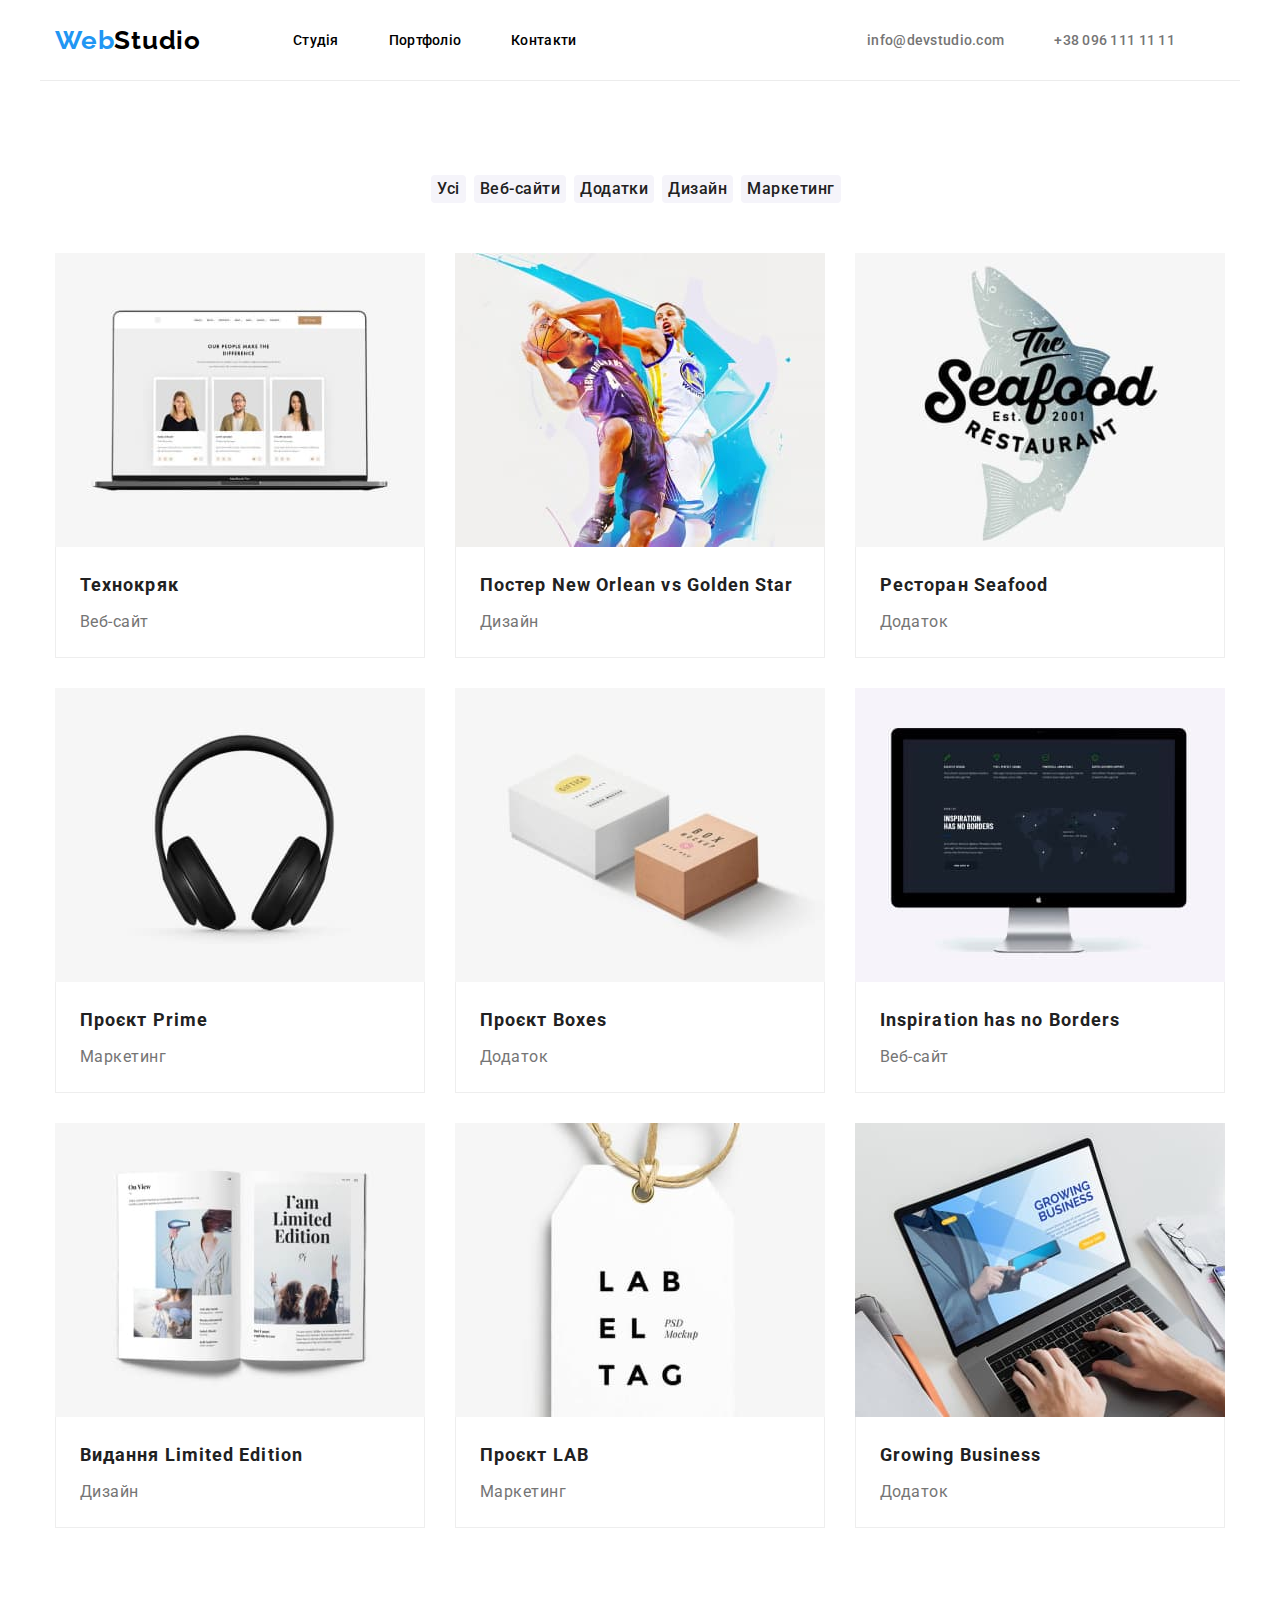
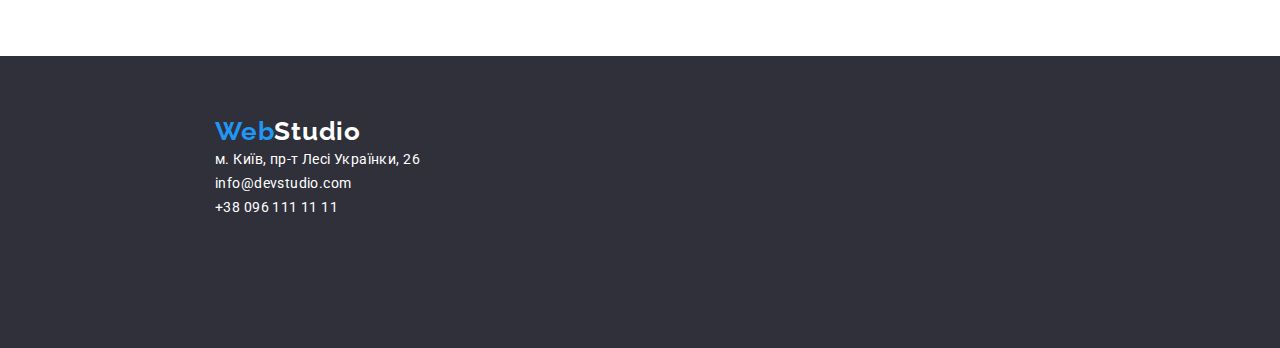
==== commit 54e77961: "Доопрацювання2" ====
--- a/portfolio.html
+++ b/portfolio.html
@@ -33,7 +33,7 @@
     </header>
     <main>
         <section>
-            <div class="container">
+            <div class="container nav-portfolio-section">
             <ul class="list button-box">
                 <li class="button-list"><button class="nav-portfolio" type="button">Усі</button></li>
                 <li class="button-list"><button class="nav-portfolio" type="button">Веб-сайти</button></li>
--- a/css/styles.css
+++ b/css/styles.css
@@ -287,6 +287,10 @@
     cursor: pointer;
     border-radius: 4px;
 }
+.nav-portfolio-section{
+    padding-top: 94px;
+    padding-bottom: 34px;
+}
 .button-list {
     margin-right: 8px;
 }
@@ -335,4 +339,5 @@
     border-left:1px solid #eeeeee ;
     border-right:1px solid #eeeeee;
     border-bottom:1px solid #eeeeee;
+    padding: 20px 24px;
 }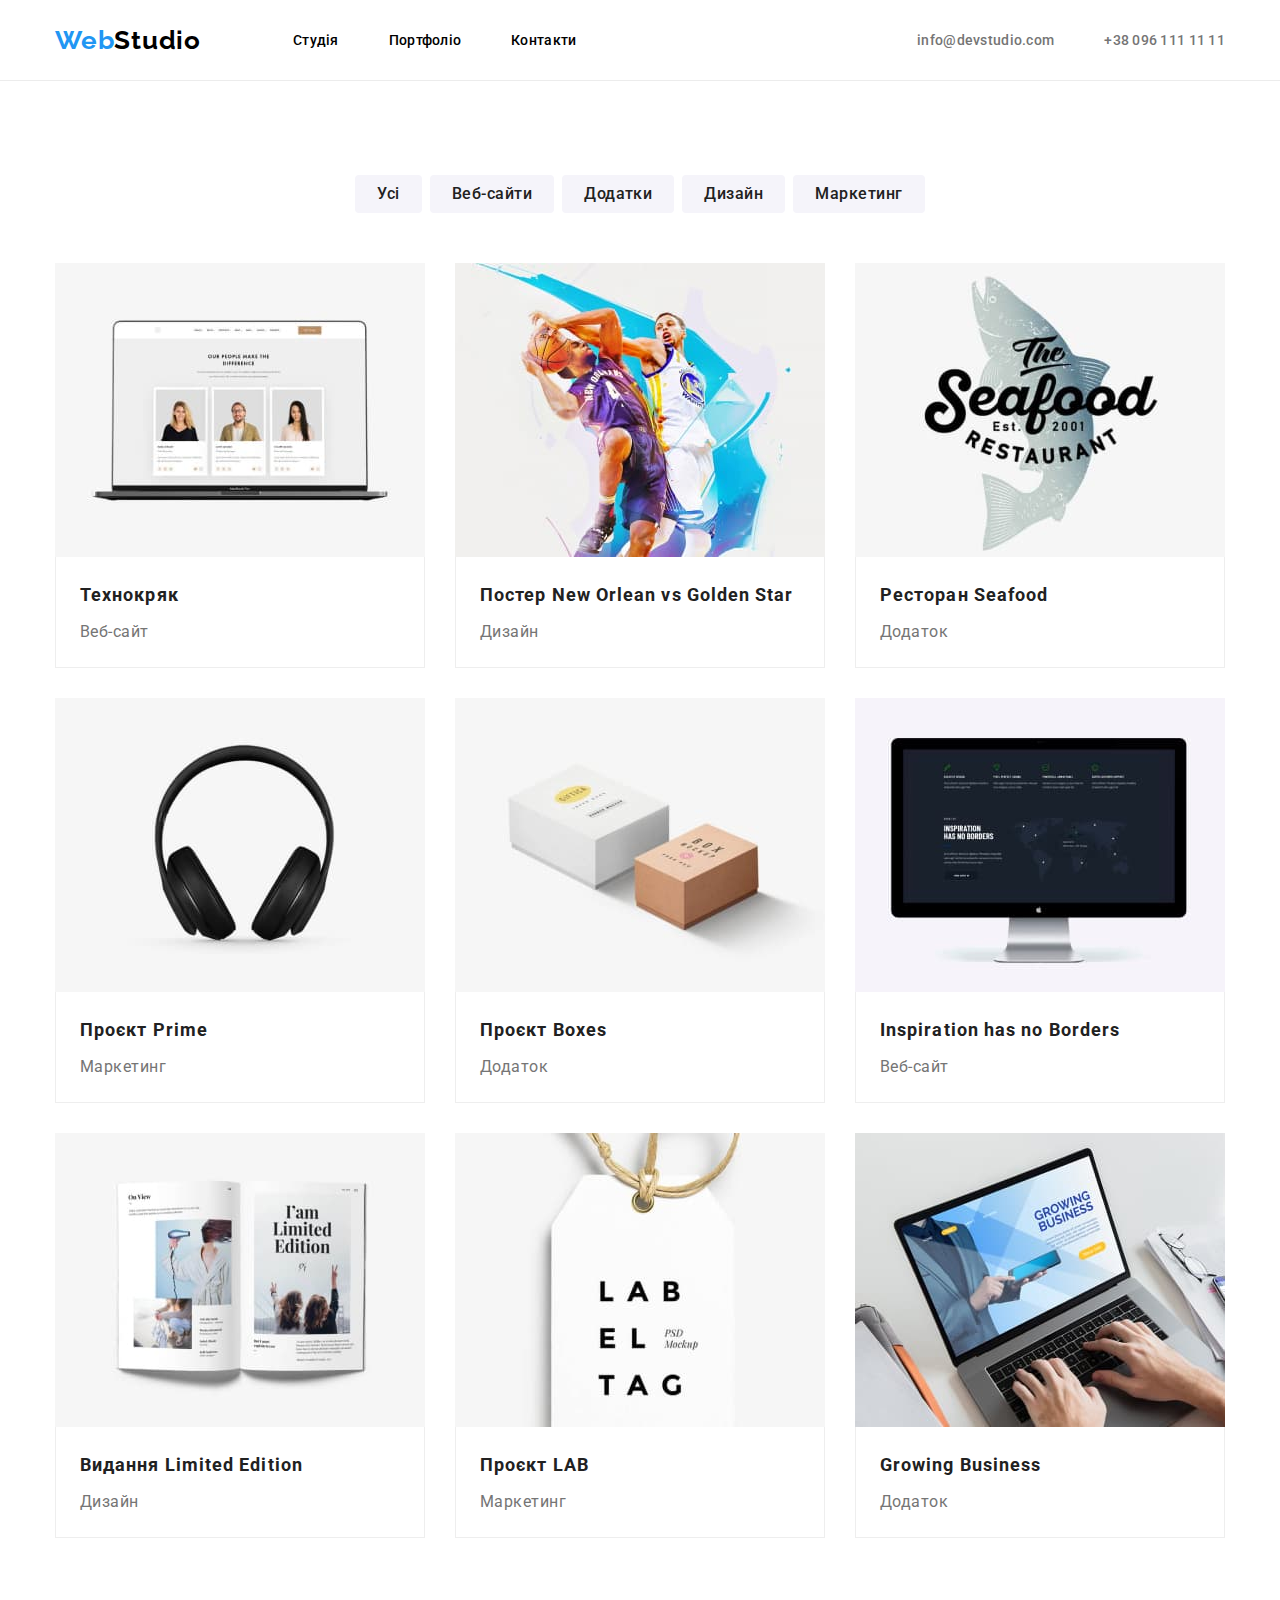
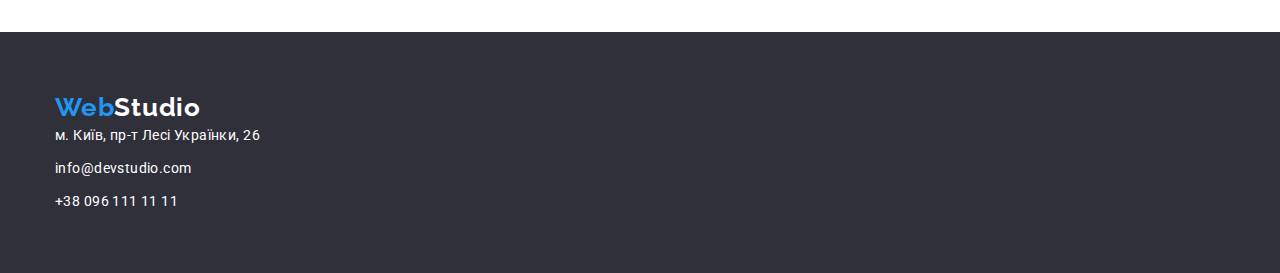
==== commit 09dda391: "Ще одне доопрацювання" ====
--- a/portfolio.html
+++ b/portfolio.html
@@ -32,8 +32,8 @@
         </div>
     </header>
     <main>
-        <section>
-            <div class="container nav-portfolio-section">
+        <section class="nav-portfolio-section">
+            <div class="container">
             <ul class="list button-box">
                 <li class="button-list"><button class="nav-portfolio" type="button">Усі</button></li>
                 <li class="button-list"><button class="nav-portfolio" type="button">Веб-сайти</button></li>
@@ -100,8 +100,8 @@
             </div>
         </section>
     </main>
-    <footer>
-        <div class="footer">
+    <footer class="footer">
+        <div class="container">
         <a class="logo-footer" href="https://hannayeromina.github.io/goit-markup-hw-01/" lang="en"><span
                 class="logo-bly">Web</span>Studio</a>
         <address>
--- a/css/styles.css
+++ b/css/styles.css
@@ -14,11 +14,17 @@
 li {
     list-style-type: none;
 }
+header {
+    border-bottom: 1px solid #ececec;
+}
 .container{
     width: 1200px;
     margin: 0 auto;
     padding: 0 15px;
 }
+.hidden {
+    display: none;
+}
 .nav-box{
     display: flex;
     align-items: center;
@@ -27,7 +33,6 @@
     display: flex;
     align-items: center;
     justify-content: space-between;
-    border-bottom:1px solid #ececec;
 }
 .logo {
     margin: 0 0;
@@ -67,7 +72,7 @@
 .list-nav {
     margin-right: 50px;
 }
-.list-nav:nth-child(:last-child){
+.list-nav:last-child{
     margin-right: 0;
 }
 .nav:hover {
@@ -95,14 +100,14 @@
     color: #2196f3;
 }
 .list-contact-header {
-margin-right: 50px;
-}
-.list-contact-header:nth-child(:last-child){
+    margin-right: 50px;
+}
+.list-contact-header:last-child{
     margin-right: 0;
 }
 .hero {
     background-color:#2f303a ;
-    width: 1600px;
+    max-width: 1600px;
     height: 600px;
     margin: 0px auto;
     padding: 200px 0;
@@ -116,6 +121,7 @@
     width: 696px;
     margin-left: auto;
     margin-right: auto;
+    margin-bottom: 20px;
     color:#ffffff;
     text-transform: uppercase;
 }
@@ -123,7 +129,6 @@
     display: block;
     padding: 10px 32px;
     margin: 0 auto;
-    margin-top: 20px;
     font-weight:700;
     line-height: 30px;
     font-size: 16px;
@@ -147,6 +152,7 @@
     font-size: 14px;
     line-height: 16.41px;
     letter-spacing: 0.03em;
+    margin-bottom: 10px;
 }
 .work-p {
     font-size: 14px ;
@@ -168,18 +174,20 @@
     letter-spacing: 0.03em;
     margin-bottom: 50px;
 }
-.second-list{
-    display: flex;
-}
-.images{
+.second-list {
+    display: flex;
+}
+.images {
     width: 370px;
     margin-right: 30px;
+}
+.images:last-child{
+    margin-right: 0;
+}
+.image {
     display: block;
     max-width: 100%;
     height: auto;
-}
-.images:nth-child(:last-child){
-    margin-right: 0;
 }
 .employees-section{
     padding: 94px 0;
@@ -191,8 +199,11 @@
 .employees-list{
     width: 270px;
     margin-right: 30px;
-}
-.employees-list:nth-child(:last-child) {
+    background-color: #ffffff;
+    border: 1px solid rgba(0, 0, 0, 0.25) ;
+    border-radius: 4px;
+}
+.employees-list:last-child {
     margin-right: 0;
 }
 .foto{
@@ -223,11 +234,11 @@
     padding-top: 60px;
     padding-bottom: 60px;
 }
-.footer-address-contact{
-    width: 231px;
-    height: 81px;
-    margin-left: 215px;
-    margin-bottom: 60px;
+.footer-address-contact li {
+    margin-bottom: 9px;
+}
+.footer-address-contact li:last-child {
+    margin-bottom: 0;
 }
 .address-footer  {
     font-size: 14px;
@@ -250,7 +261,7 @@
     font-style: normal;
     margin-bottom: 9px;
 }
-.contact-footer:nth-child(:last-child) {
+.contact-footer:last-child {
     margin-bottom: 0;
 }
 .contact-footer:hover {
@@ -266,7 +277,6 @@
     letter-spacing: 0.03em;
     margin: 0 0;
     margin-bottom: 20px;
-    padding-left: 215px;
 }
 .button-box{
     display: flex;
@@ -286,15 +296,16 @@
     border:none;
     cursor: pointer;
     border-radius: 4px;
+    padding: 6px 22px;
 }
 .nav-portfolio-section{
     padding-top: 94px;
-    padding-bottom: 34px;
+    padding-bottom: 94px;
 }
 .button-list {
     margin-right: 8px;
 }
-.button-list:nth-child(:last-child) {
+.button-list:last-child {
     margin-right: 0px;
 }
 .nav-portfolio:hover {
@@ -315,7 +326,7 @@
     margin-right: 0;
 }
 .portfolio-list:nth-last-child(-n+3){
-    margin-bottom: 94px;
+    margin-bottom: 0;
 }
 .portfolio{
     display: block;
